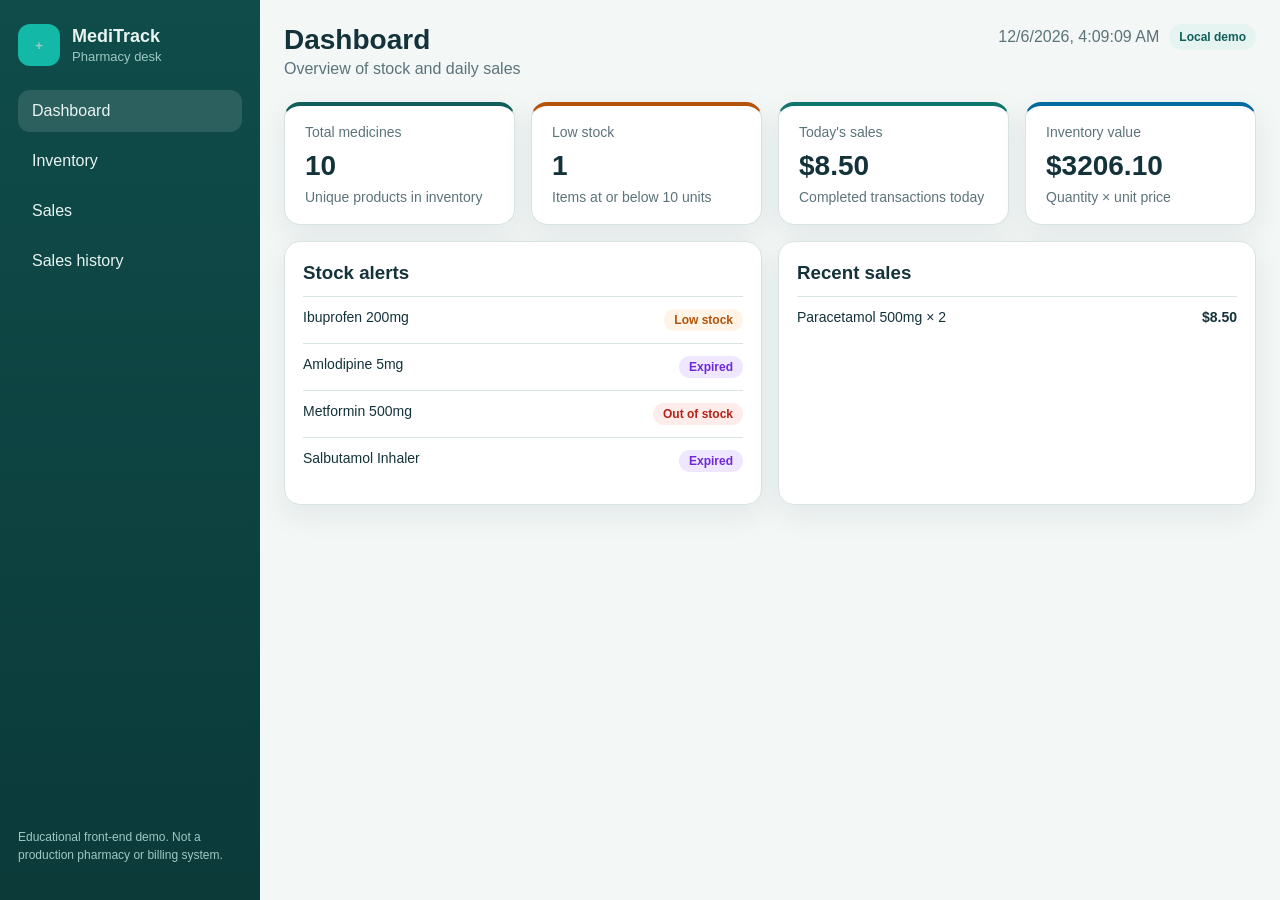
==== index.html @ a7913712 "Add files via upload" ====
<!DOCTYPE html>
<html lang="en">
<head>
  <meta charset="UTF-8">
  <meta name="viewport" content="width=device-width, initial-scale=1.0">
  <title>MediTrack — Pharmacy Inventory &amp; Sales</title>
  <link rel="stylesheet" href="style.css">
</head>
<body>
  <div class="app">
    <aside class="sidebar" id="sidebar">
      <div class="brand">
        <span class="brand-mark" aria-hidden="true">+</span>
        <div>
          <strong>MediTrack</strong>
          <span>Pharmacy desk</span>
        </div>
      </div>
      <nav class="side-nav" aria-label="Main">
        <button class="nav-btn active" data-view="dashboard" type="button">Dashboard</button>
        <button class="nav-btn" data-view="inventory" type="button">Inventory</button>
        <button class="nav-btn" data-view="sales" type="button">Sales</button>
        <button class="nav-btn" data-view="history" type="button">Sales history</button>
      </nav>
      <p class="sidebar-note">Educational front-end demo. Not a production pharmacy or billing system.</p>
    </aside>

    <div class="overlay" id="overlay" hidden></div>

    <div class="main">
      <header class="topbar">
        <button class="menu-btn" id="menuBtn" type="button" aria-label="Open menu">☰</button>
        <div>
          <h1 id="pageTitle">Dashboard</h1>
          <p class="subtitle" id="pageSubtitle">Overview of stock and daily sales</p>
        </div>
        <div class="topbar-meta">
          <span id="clock"></span>
          <span class="badge">Local demo</span>
        </div>
      </header>

      <div class="toast" id="toast" role="status" aria-live="polite" hidden></div>

      <section class="view active" id="view-dashboard">
        <div class="cards">
          <article class="card">
            <p>Total medicines</p>
            <h2 id="statTotalMedicines">0</h2>
            <span>Unique products in inventory</span>
          </article>
          <article class="card warning">
            <p>Low stock</p>
            <h2 id="statLowStock">0</h2>
            <span>Items at or below 10 units</span>
          </article>
          <article class="card success">
            <p>Today's sales</p>
            <h2 id="statTodaySales">$0.00</h2>
            <span>Completed transactions today</span>
          </article>
          <article class="card info">
            <p>Inventory value</p>
            <h2 id="statInventoryValue">$0.00</h2>
            <span>Quantity × unit price</span>
          </article>
        </div>

        <div class="panel-grid">
          <article class="panel">
            <div class="panel-head">
              <h3>Stock alerts</h3>
            </div>
            <ul class="alert-list" id="alertList"></ul>
          </article>
          <article class="panel">
            <div class="panel-head">
              <h3>Recent sales</h3>
            </div>
            <ul class="recent-list" id="recentSales"></ul>
          </article>
        </div>
      </section>

      <section class="view" id="view-inventory">
        <div class="toolbar">
          <label class="search-wrap">
            <span class="sr-only">Search medicines</span>
            <input type="search" id="searchInput" placeholder="Search by name or category…">
          </label>
          <button class="btn primary" id="addMedicineBtn" type="button">Add medicine</button>
        </div>
        <div class="table-wrap">
          <table>
            <thead>
              <tr>
                <th>Medicine</th>
                <th>Category</th>
                <th>Quantity</th>
                <th>Price</th>
                <th>Expiry</th>
                <th>Status</th>
                <th>Actions</th>
              </tr>
            </thead>
            <tbody id="inventoryBody"></tbody>
          </table>
        </div>
      </section>

      <section class="view" id="view-sales">
        <div class="panel-grid sales-layout">
          <article class="panel">
            <div class="panel-head">
              <h3>New sale</h3>
            </div>
            <form id="saleForm" class="form">
              <label>
                Medicine
                <select id="saleMedicine" required>
                  <option value="">Select a medicine</option>
                </select>
              </label>
              <p class="hint" id="saleStockHint">Choose a medicine to see available stock.</p>
              <label>
                Quantity
                <input type="number" id="saleQty" min="1" step="1" required placeholder="1">
              </label>
              <div class="totals">
                <div><span>Unit price</span><strong id="saleUnit">$0.00</strong></div>
                <div><span>Line total</span><strong id="saleTotal">$0.00</strong></div>
              </div>
              <button class="btn primary" type="submit">Complete sale</button>
            </form>
          </article>
          <article class="panel">
            <div class="panel-head">
              <h3>Today at a glance</h3>
            </div>
            <ul class="stat-mini" id="todayBreakdown"></ul>
          </article>
        </div>
      </section>

      <section class="view" id="view-history">
        <div class="table-wrap">
          <table>
            <thead>
              <tr>
                <th>Time</th>
                <th>Medicine</th>
                <th>Qty</th>
                <th>Unit price</th>
                <th>Total</th>
              </tr>
            </thead>
            <tbody id="historyBody"></tbody>
          </table>
        </div>
      </section>
    </div>
  </div>

  <div class="modal" id="medicineModal" hidden>
    <div class="modal-card" role="dialog" aria-modal="true" aria-labelledby="modalTitle">
      <div class="panel-head">
        <h3 id="modalTitle">Add medicine</h3>
        <button class="icon-btn" id="closeModal" type="button" aria-label="Close">×</button>
      </div>
      <form id="medicineForm" class="form">
        <input type="hidden" id="medicineId">
        <label>
          Medicine name
          <input type="text" id="medName" required maxlength="80" placeholder="e.g. Amoxicillin 500mg">
        </label>
        <label>
          Category
          <select id="medCategory" required>
            <option value="">Select category</option>
            <option>Antibiotics</option>
            <option>Analgesics</option>
            <option>Antihistamines</option>
            <option>Cardiovascular</option>
            <option>Diabetes</option>
            <option>Gastrointestinal</option>
            <option>Vitamins</option>
            <option>Respiratory</option>
            <option>Dermatology</option>
          </select>
        </label>
        <div class="form-row">
          <label>
            Quantity
            <input type="number" id="medQty" min="0" step="1" required>
          </label>
          <label>
            Unit price (USD)
            <input type="number" id="medPrice" min="0.01" step="0.01" required>
          </label>
        </div>
        <label>
          Expiry date
          <input type="date" id="medExpiry" required>
        </label>
        <div class="form-actions">
          <button class="btn ghost" type="button" id="cancelModal">Cancel</button>
          <button class="btn primary" type="submit">Save medicine</button>
        </div>
      </form>
    </div>
  </div>

  <script src="script.js"></script>
</body>
</html>
---- style.css ----
:root {
  --bg: #f3f7f6;
  --surface: #ffffff;
  --ink: #14323a;
  --muted: #5c737a;
  --line: #d7e4e2;
  --teal: #0f766e;
  --teal-dark: #115e59;
  --teal-soft: #e6f4f1;
  --amber: #b45309;
  --amber-soft: #fff4e5;
  --rose: #b42318;
  --rose-soft: #fdecea;
  --sky: #0369a1;
  --sky-soft: #e8f4fb;
  --shadow: 0 10px 30px rgba(20, 50, 58, 0.08);
  --radius: 16px;
  --sidebar: 260px;
}

* {
  box-sizing: border-box;
}

html, body {
  margin: 0;
  min-height: 100%;
  font-family: "Segoe UI", Tahoma, Geneva, Verdana, sans-serif;
  color: var(--ink);
  background: var(--bg);
}

button, input, select {
  font: inherit;
}

.app {
  display: flex;
  min-height: 100vh;
}

.sidebar {
  width: var(--sidebar);
  background: linear-gradient(180deg, #0f4c4a 0%, #0b3a39 100%);
  color: #e8f4f1;
  padding: 24px 18px;
  display: flex;
  flex-direction: column;
  gap: 24px;
  position: sticky;
  top: 0;
  height: 100vh;
}

.brand {
  display: flex;
  gap: 12px;
  align-items: center;
}

.brand-mark {
  width: 42px;
  height: 42px;
  border-radius: 12px;
  background: #14b8a6;
  color: #042f2e;
  display: grid;
  place-items: center;
  font-size: 28px;
  font-weight: 700;
}

.brand strong {
  display: block;
  font-size: 18px;
}

.brand span {
  color: #9ec8c3;
  font-size: 13px;
}

.side-nav {
  display: flex;
  flex-direction: column;
  gap: 8px;
}

.nav-btn {
  text-align: left;
  border: 0;
  background: transparent;
  color: inherit;
  padding: 12px 14px;
  border-radius: 12px;
  cursor: pointer;
}

.nav-btn:hover,
.nav-btn.active {
  background: rgba(255, 255, 255, 0.12);
}

.sidebar-note {
  margin-top: auto;
  font-size: 12px;
  line-height: 1.5;
  color: #9ec8c3;
}

.main {
  flex: 1;
  padding: 24px;
  min-width: 0;
}

.topbar {
  display: flex;
  align-items: flex-start;
  gap: 16px;
  margin-bottom: 24px;
}

.topbar h1 {
  margin: 0;
  font-size: 28px;
}

.subtitle {
  margin: 4px 0 0;
  color: var(--muted);
}

.topbar-meta {
  margin-left: auto;
  display: flex;
  align-items: center;
  gap: 10px;
  color: var(--muted);
}

.badge {
  background: var(--teal-soft);
  color: var(--teal-dark);
  padding: 6px 10px;
  border-radius: 999px;
  font-size: 12px;
  font-weight: 600;
}

.menu-btn {
  display: none;
  border: 1px solid var(--line);
  background: var(--surface);
  border-radius: 10px;
  width: 42px;
  height: 42px;
  cursor: pointer;
}

.cards {
  display: grid;
  grid-template-columns: repeat(4, minmax(0, 1fr));
  gap: 16px;
}

.card, .panel {
  background: var(--surface);
  border: 1px solid var(--line);
  border-radius: var(--radius);
  box-shadow: var(--shadow);
}

.card {
  padding: 18px 20px;
}

.card p, .card span {
  margin: 0;
  color: var(--muted);
  font-size: 14px;
}

.card h2 {
  margin: 10px 0 6px;
  font-size: 28px;
}

.card.warning { border-top: 4px solid var(--amber); }
.card.success { border-top: 4px solid var(--teal); }
.card.info { border-top: 4px solid var(--sky); }
.card:first-child { border-top: 4px solid var(--teal-dark); }

.panel-grid {
  display: grid;
  grid-template-columns: 1fr 1fr;
  gap: 16px;
  margin-top: 16px;
}

.panel {
  padding: 8px 0 12px;
}

.panel-head {
  display: flex;
  justify-content: space-between;
  align-items: center;
  padding: 12px 18px;
}

.panel-head h3 {
  margin: 0;
}

.alert-list, .recent-list, .stat-mini {
  list-style: none;
  margin: 0;
  padding: 0 18px 8px;
}

.alert-list li, .recent-list li, .stat-mini li {
  display: flex;
  justify-content: space-between;
  gap: 12px;
  padding: 12px 0;
  border-top: 1px solid var(--line);
  font-size: 14px;
}

.empty {
  color: var(--muted);
  padding: 8px 0 16px;
}

.toolbar {
  display: flex;
  gap: 12px;
  margin-bottom: 16px;
  flex-wrap: wrap;
}

.search-wrap {
  flex: 1;
}

.search-wrap input,
.form input,
.form select {
  width: 100%;
  border: 1px solid var(--line);
  border-radius: 12px;
  padding: 12px 14px;
  background: #fff;
}

.table-wrap {
  overflow: auto;
  background: var(--surface);
  border: 1px solid var(--line);
  border-radius: var(--radius);
  box-shadow: var(--shadow);
}

table {
  width: 100%;
  border-collapse: collapse;
  min-width: 760px;
}

th, td {
  text-align: left;
  padding: 14px 16px;
  border-bottom: 1px solid var(--line);
  font-size: 14px;
}

th {
  background: #eef6f4;
  color: var(--muted);
  font-weight: 600;
}

.status {
  display: inline-block;
  padding: 4px 10px;
  border-radius: 999px;
  font-size: 12px;
  font-weight: 700;
}

.status.in-stock { background: var(--teal-soft); color: var(--teal-dark); }
.status.low { background: var(--amber-soft); color: var(--amber); }
.status.out { background: var(--rose-soft); color: var(--rose); }
.status.expired { background: #efe7ff; color: #6d28d9; }

.row-actions {
  display: flex;
  gap: 8px;
}

.btn, .icon-btn {
  border: 0;
  cursor: pointer;
}

.btn {
  border-radius: 12px;
  padding: 11px 16px;
  font-weight: 650;
}

.btn.primary {
  background: var(--teal);
  color: #fff;
}

.btn.primary:hover {
  background: var(--teal-dark);
}

.btn.ghost {
  background: #edf3f2;
  color: var(--ink);
}

.btn.small {
  padding: 7px 10px;
  font-size: 13px;
}

.btn.danger {
  background: var(--rose-soft);
  color: var(--rose);
}

.form {
  display: grid;
  gap: 14px;
  padding: 0 18px 18px;
}

.form label {
  display: grid;
  gap: 6px;
  font-size: 14px;
  font-weight: 600;
}

.form-row {
  display: grid;
  grid-template-columns: 1fr 1fr;
  gap: 12px;
}

.form-actions {
  display: flex;
  justify-content: flex-end;
  gap: 8px;
}

.hint {
  margin: -6px 0 0;
  color: var(--muted);
  font-size: 13px;
}

.totals {
  display: grid;
  grid-template-columns: 1fr 1fr;
  gap: 12px;
}

.totals div {
  background: var(--teal-soft);
  border-radius: 12px;
  padding: 12px;
}

.totals span {
  display: block;
  color: var(--muted);
  font-size: 13px;
}

.view {
  display: none;
}

.view.active {
  display: block;
}

.modal {
  position: fixed;
  inset: 0;
  background: rgba(15, 50, 48, 0.45);
  display: grid;
  place-items: center;
  padding: 16px;
  z-index: 20;
}

.modal[hidden], .overlay[hidden], .toast[hidden] {
  display: none;
}

.modal-card {
  width: min(520px, 100%);
  background: var(--surface);
  border-radius: 18px;
  box-shadow: var(--shadow);
}

.icon-btn {
  background: transparent;
  font-size: 24px;
  color: var(--muted);
}

.toast {
  position: sticky;
  top: 8px;
  z-index: 10;
  margin-bottom: 16px;
  padding: 12px 16px;
  border-radius: 12px;
  font-weight: 600;
}

.toast.success {
  background: var(--teal-soft);
  color: var(--teal-dark);
}

.toast.error {
  background: var(--rose-soft);
  color: var(--rose);
}

.overlay {
  display: none;
}

.sr-only {
  position: absolute;
  width: 1px;
  height: 1px;
  overflow: hidden;
  clip: rect(0, 0, 0, 0);
}

@media (max-width: 1100px) {
  .cards {
    grid-template-columns: 1fr 1fr;
  }
}

@media (max-width: 860px) {
  .sidebar {
    position: fixed;
    left: 0;
    transform: translateX(-100%);
    z-index: 30;
    transition: transform 0.2s ease;
  }

  .sidebar.open {
    transform: none;
  }

  .menu-btn, .overlay {
    display: inline-flex;
    align-items: center;
    justify-content: center;
  }

  .overlay:not([hidden]) {
    display: block;
    position: fixed;
    inset: 0;
    background: rgba(10, 30, 30, 0.4);
    z-index: 25;
  }

  .panel-grid, .form-row, .cards {
    grid-template-columns: 1fr;
  }

  .main {
    padding: 16px;
  }

  .topbar-meta #clock {
    display: none;
  }
}
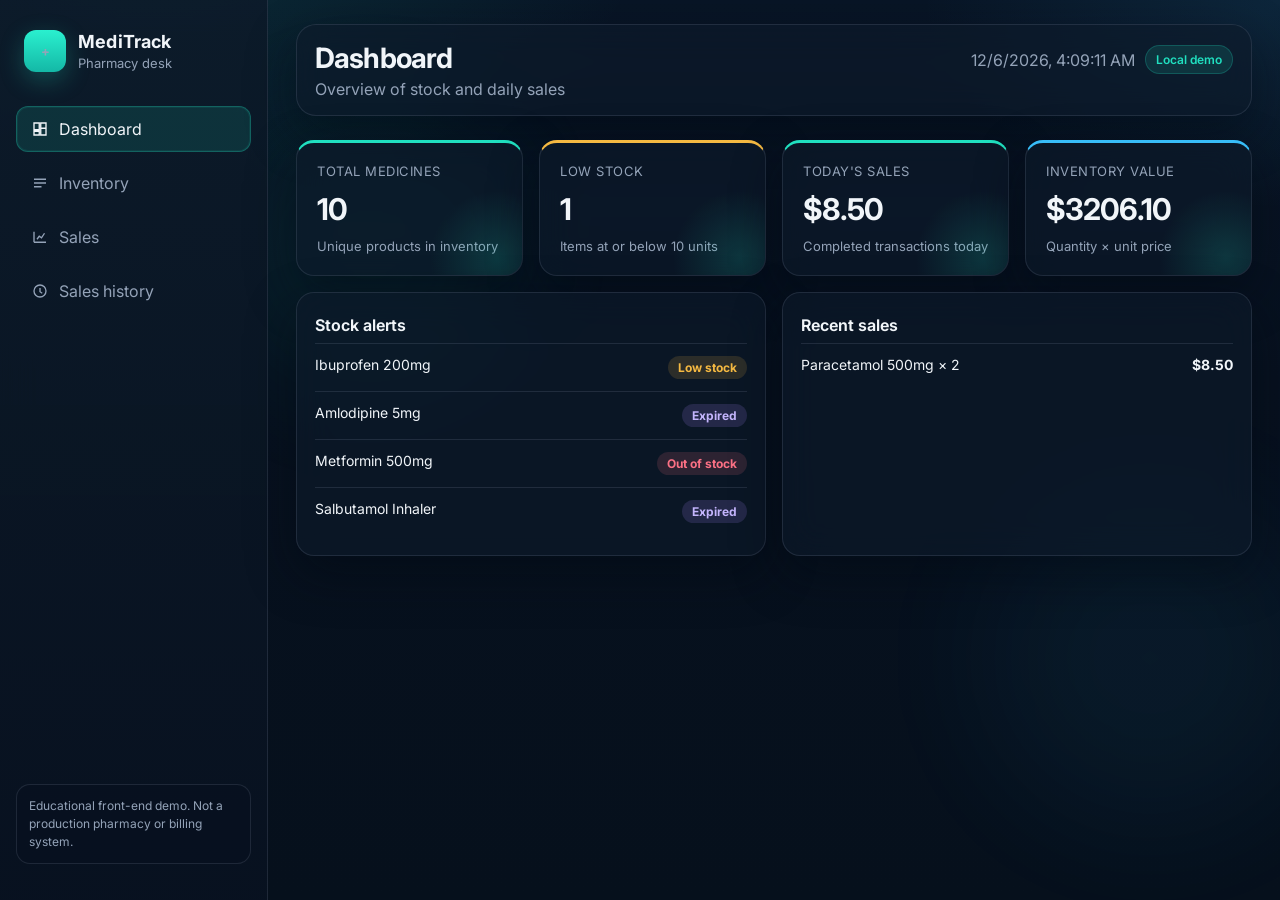
==== commit 3f9eee34: "Add files via upload" ====
--- a/index.html
+++ b/index.html
@@ -4,9 +4,16 @@
   <meta charset="UTF-8">
   <meta name="viewport" content="width=device-width, initial-scale=1.0">
   <title>MediTrack — Pharmacy Inventory &amp; Sales</title>
+  <link rel="preconnect" href="https://fonts.googleapis.com">
+  <link rel="preconnect" href="https://fonts.gstatic.com" crossorigin>
+  <link href="https://fonts.googleapis.com/css2?family=Inter:wght@400;500;600;700&display=swap" rel="stylesheet">
   <link rel="stylesheet" href="style.css">
 </head>
 <body>
+  <div class="ambient" aria-hidden="true">
+    <span class="orb orb-a"></span>
+    <span class="orb orb-b"></span>
+  </div>
   <div class="app">
     <aside class="sidebar" id="sidebar">
       <div class="brand">
@@ -17,10 +24,22 @@
         </div>
       </div>
       <nav class="side-nav" aria-label="Main">
-        <button class="nav-btn active" data-view="dashboard" type="button">Dashboard</button>
-        <button class="nav-btn" data-view="inventory" type="button">Inventory</button>
-        <button class="nav-btn" data-view="sales" type="button">Sales</button>
-        <button class="nav-btn" data-view="history" type="button">Sales history</button>
+        <button class="nav-btn active" data-view="dashboard" type="button">
+          <svg viewBox="0 0 24 24" fill="none" stroke="currentColor" stroke-width="1.8" aria-hidden="true"><path d="M4 13h7V4H4v9zm9 7h7v-9h-7v9zM4 20h7v-5H4v5zm9-9h7V4h-7v7z"/></svg>
+          Dashboard
+        </button>
+        <button class="nav-btn" data-view="inventory" type="button">
+          <svg viewBox="0 0 24 24" fill="none" stroke="currentColor" stroke-width="1.8" aria-hidden="true"><path d="M4 7h16M4 12h16M4 17h10"/></svg>
+          Inventory
+        </button>
+        <button class="nav-btn" data-view="sales" type="button">
+          <svg viewBox="0 0 24 24" fill="none" stroke="currentColor" stroke-width="1.8" aria-hidden="true"><path d="M4 19V5m0 14h16M8 15l3-4 3 2 4-6"/></svg>
+          Sales
+        </button>
+        <button class="nav-btn" data-view="history" type="button">
+          <svg viewBox="0 0 24 24" fill="none" stroke="currentColor" stroke-width="1.8" aria-hidden="true"><circle cx="12" cy="12" r="8"/><path d="M12 8v5l3 2"/></svg>
+          Sales history
+        </button>
       </nav>
       <p class="sidebar-note">Educational front-end demo. Not a production pharmacy or billing system.</p>
     </aside>
--- a/style.css
+++ b/style.css
@@ -1,21 +1,25 @@
 :root {
-  --bg: #f3f7f6;
-  --surface: #ffffff;
-  --ink: #14323a;
-  --muted: #5c737a;
-  --line: #d7e4e2;
-  --teal: #0f766e;
-  --teal-dark: #115e59;
-  --teal-soft: #e6f4f1;
-  --amber: #b45309;
-  --amber-soft: #fff4e5;
-  --rose: #b42318;
-  --rose-soft: #fdecea;
-  --sky: #0369a1;
-  --sky-soft: #e8f4fb;
-  --shadow: 0 10px 30px rgba(20, 50, 58, 0.08);
-  --radius: 16px;
-  --sidebar: 260px;
+  --bg: #07111f;
+  --bg-elevated: #0d1b2a;
+  --glass: rgba(13, 27, 42, 0.62);
+  --glass-strong: rgba(15, 32, 52, 0.82);
+  --ink: #f1f5f9;
+  --muted: #94a3b8;
+  --line: rgba(148, 163, 184, 0.16);
+  --line-strong: rgba(32, 224, 192, 0.28);
+  --teal: #20e0c0;
+  --teal-dark: #12b89c;
+  --cyan: #38bdf8;
+  --amber: #f5b942;
+  --amber-soft: rgba(245, 185, 66, 0.14);
+  --rose: #fb7185;
+  --rose-soft: rgba(251, 113, 133, 0.14);
+  --sky: #38bdf8;
+  --success: #34d399;
+  --shadow: 0 18px 50px rgba(2, 8, 18, 0.45);
+  --radius: 18px;
+  --sidebar: 268px;
+  --focus: 0 0 0 3px rgba(32, 224, 192, 0.28);
 }
 
 * {
@@ -25,58 +29,113 @@
 html, body {
   margin: 0;
   min-height: 100%;
-  font-family: "Segoe UI", Tahoma, Geneva, Verdana, sans-serif;
+  font-family: Inter, "Segoe UI", system-ui, -apple-system, sans-serif;
   color: var(--ink);
   background: var(--bg);
+  color-scheme: dark;
+}
+
+body {
+  background:
+    radial-gradient(900px 480px at 12% -8%, rgba(32, 224, 192, 0.12), transparent 55%),
+    radial-gradient(720px 420px at 100% 0%, rgba(56, 189, 248, 0.1), transparent 50%),
+    linear-gradient(180deg, #081526 0%, #07111f 42%, #06101c 100%);
 }
 
 button, input, select {
   font: inherit;
+  color: inherit;
+}
+
+button:focus-visible,
+input:focus-visible,
+select:focus-visible {
+  outline: 2px solid var(--teal);
+  outline-offset: 2px;
+  box-shadow: var(--focus);
+}
+
+.ambient {
+  position: fixed;
+  inset: 0;
+  pointer-events: none;
+  overflow: hidden;
+  z-index: 0;
+}
+
+.orb {
+  position: absolute;
+  border-radius: 50%;
+  filter: blur(70px);
+  opacity: 0.45;
+}
+
+.orb-a {
+  width: 280px;
+  height: 280px;
+  left: 18%;
+  top: 12%;
+  background: rgba(32, 224, 192, 0.18);
+}
+
+.orb-b {
+  width: 340px;
+  height: 340px;
+  right: -40px;
+  bottom: 8%;
+  background: rgba(56, 189, 248, 0.12);
 }
 
 .app {
   display: flex;
   min-height: 100vh;
+  position: relative;
+  z-index: 1;
 }
 
 .sidebar {
   width: var(--sidebar);
-  background: linear-gradient(180deg, #0f4c4a 0%, #0b3a39 100%);
-  color: #e8f4f1;
-  padding: 24px 18px;
+  background: linear-gradient(180deg, rgba(13, 27, 42, 0.92) 0%, rgba(8, 18, 32, 0.96) 100%);
+  border-right: 1px solid var(--line);
+  color: var(--ink);
+  padding: 24px 16px;
   display: flex;
   flex-direction: column;
   gap: 24px;
   position: sticky;
   top: 0;
   height: 100vh;
+  backdrop-filter: blur(18px);
 }
 
 .brand {
   display: flex;
   gap: 12px;
   align-items: center;
+  padding: 6px 8px 10px;
 }
 
 .brand-mark {
   width: 42px;
   height: 42px;
   border-radius: 12px;
-  background: #14b8a6;
+  background: linear-gradient(180deg, #2af0cf 0%, #14b8a6 100%);
   color: #042f2e;
   display: grid;
   place-items: center;
   font-size: 28px;
   font-weight: 700;
+  box-shadow: 0 8px 24px rgba(32, 224, 192, 0.25);
 }
 
 .brand strong {
   display: block;
   font-size: 18px;
+  letter-spacing: 0.01em;
 }
 
 .brand span {
-  color: #9ec8c3;
+  color: var(--muted);
   font-size: 13px;
 }
 
@@ -87,30 +146,52 @@
 }
 
 .nav-btn {
+  display: flex;
+  align-items: center;
+  gap: 10px;
   text-align: left;
-  border: 0;
+  border: 1px solid transparent;
   background: transparent;
-  color: inherit;
+  color: var(--muted);
   padding: 12px 14px;
   border-radius: 12px;
   cursor: pointer;
-}
-
-.nav-btn:hover,
+  transition: background 0.2s ease, color 0.2s ease, border-color 0.2s ease, transform 0.2s ease;
+}
+
+.nav-btn svg {
+  width: 18px;
+  height: 18px;
+  flex: 0 0 auto;
+}
+
+.nav-btn:hover {
+  background: rgba(32, 224, 192, 0.08);
+  color: var(--ink);
+  transform: translateX(2px);
+}
+
 .nav-btn.active {
-  background: rgba(255, 255, 255, 0.12);
+  background: rgba(32, 224, 192, 0.12);
+  color: var(--ink);
+  border-color: var(--line-strong);
+  box-shadow: inset 0 0 0 1px rgba(32, 224, 192, 0.08);
 }
 
 .sidebar-note {
   margin-top: auto;
   font-size: 12px;
   line-height: 1.5;
-  color: #9ec8c3;
+  color: var(--muted);
+  padding: 12px;
+  border: 1px solid var(--line);
+  border-radius: 14px;
+  background: rgba(7, 17, 31, 0.45);
 }
 
 .main {
   flex: 1;
-  padding: 24px;
+  padding: 24px 28px 36px;
   min-width: 0;
 }
 
@@ -119,11 +200,18 @@
   align-items: flex-start;
   gap: 16px;
   margin-bottom: 24px;
+  padding: 16px 18px;
+  border: 1px solid var(--line);
+  border-radius: 20px;
+  background: var(--glass);
+  backdrop-filter: blur(16px);
+  box-shadow: var(--shadow);
 }
 
 .topbar h1 {
   margin: 0;
   font-size: 28px;
+  letter-spacing: -0.03em;
 }
 
 .subtitle {
@@ -137,11 +225,13 @@
   align-items: center;
   gap: 10px;
   color: var(--muted);
+  padding-top: 4px;
 }
 
 .badge {
-  background: var(--teal-soft);
-  color: var(--teal-dark);
+  background: rgba(32, 224, 192, 0.12);
+  color: var(--teal);
+  border: 1px solid rgba(32, 224, 192, 0.22);
   padding: 6px 10px;
   border-radius: 999px;
   font-size: 12px;
@@ -151,11 +241,17 @@
 .menu-btn {
   display: none;
   border: 1px solid var(--line);
-  background: var(--surface);
+  background: rgba(13, 27, 42, 0.8);
+  color: var(--ink);
   border-radius: 10px;
   width: 42px;
   height: 42px;
   cursor: pointer;
+  transition: background 0.2s ease, border-color 0.2s ease;
+}
+
+.menu-btn:hover {
+  border-color: var(--line-strong);
 }
 
 .cards {
@@ -164,32 +260,67 @@
   gap: 16px;
 }
 
-.card, .panel {
-  background: var(--surface);
+.card, .panel, .table-wrap, .modal-card {
+  background: var(--glass);
   border: 1px solid var(--line);
   border-radius: var(--radius);
   box-shadow: var(--shadow);
+  backdrop-filter: blur(18px);
 }
 
 .card {
-  padding: 18px 20px;
+  padding: 20px;
+  position: relative;
+  overflow: hidden;
+  transition: transform 0.22s ease, border-color 0.22s ease, box-shadow 0.22s ease;
+  animation: rise 0.5s ease both;
+}
+
+.card::after {
+  content: "";
+  position: absolute;
+  inset: auto -20% -40% auto;
+  width: 140px;
+  height: 140px;
+  background: radial-gradient(circle, rgba(32, 224, 192, 0.16), transparent 68%);
+  pointer-events: none;
+}
+
+.card:nth-child(1) { animation-delay: 0.02s; }
+.card:nth-child(2) { animation-delay: 0.08s; }
+.card:nth-child(3) { animation-delay: 0.14s; }
+.card:nth-child(4) { animation-delay: 0.2s; }
+
+.card:hover {
+  transform: translateY(-4px);
+  border-color: rgba(32, 224, 192, 0.28);
+  box-shadow: 0 22px 40px rgba(2, 8, 18, 0.5);
 }
 
 .card p, .card span {
   margin: 0;
   color: var(--muted);
-  font-size: 14px;
+  font-size: 13px;
+  letter-spacing: 0.04em;
+  text-transform: uppercase;
+}
+
+.card span {
+  text-transform: none;
+  letter-spacing: 0;
+  font-size: 13px;
 }
 
 .card h2 {
-  margin: 10px 0 6px;
-  font-size: 28px;
-}
-
-.card.warning { border-top: 4px solid var(--amber); }
-.card.success { border-top: 4px solid var(--teal); }
-.card.info { border-top: 4px solid var(--sky); }
-.card:first-child { border-top: 4px solid var(--teal-dark); }
+  margin: 12px 0 8px;
+  font-size: 30px;
+  letter-spacing: -0.03em;
+}
+
+.card.warning { border-top: 3px solid var(--amber); }
+.card.success { border-top: 3px solid var(--teal); }
+.card.info { border-top: 3px solid var(--cyan); }
+.card:first-child { border-top: 3px solid var(--teal); }
 
 .panel-grid {
   display: grid;
@@ -200,17 +331,20 @@
 
 .panel {
   padding: 8px 0 12px;
+  animation: rise 0.55s ease both;
 }
 
 .panel-head {
   display: flex;
   justify-content: space-between;
   align-items: center;
-  padding: 12px 18px;
+  padding: 14px 18px 8px;
 }
 
 .panel-head h3 {
   margin: 0;
+  font-size: 16px;
+  font-weight: 650;
 }
 
 .alert-list, .recent-list, .stat-mini {
@@ -251,15 +385,24 @@
   border: 1px solid var(--line);
   border-radius: 12px;
   padding: 12px 14px;
-  background: #fff;
+  background: rgba(7, 17, 31, 0.72);
+  color: var(--ink);
+  transition: border-color 0.2s ease, box-shadow 0.2s ease, background 0.2s ease;
+}
+
+.search-wrap input::placeholder,
+.form input::placeholder {
+  color: #64748b;
+}
+
+.search-wrap input:hover,
+.form input:hover,
+.form select:hover {
+  border-color: rgba(56, 189, 248, 0.35);
 }
 
 .table-wrap {
   overflow: auto;
-  background: var(--surface);
-  border: 1px solid var(--line);
-  border-radius: var(--radius);
-  box-shadow: var(--shadow);
 }
 
 table {
@@ -273,11 +416,49 @@
   padding: 14px 16px;
   border-bottom: 1px solid var(--line);
   font-size: 14px;
+  white-space: nowrap;
+}
+
+td:first-child, th:first-child {
+  white-space: normal;
 }
 
 th {
-  background: #eef6f4;
-  color: var(--muted);
+  background: rgba(8, 18, 32, 0.88);
+  color: var(--muted);
+  font-weight: 600;
+  letter-spacing: 0.04em;
+  text-transform: uppercase;
+  font-size: 12px;
+  position: sticky;
+  top: 0;
+}
+
+th:last-child,
+td:last-child {
+  position: sticky;
+  right: 0;
+  background: rgba(10, 22, 36, 0.94);
+  box-shadow: -12px 0 16px rgba(7, 17, 31, 0.25);
+}
+
+tbody tr {
+  transition: background 0.18s ease;
+}
+
+tbody tr:hover {
+  background: rgba(32, 224, 192, 0.06);
+}
+
+.category-pill {
+  display: inline-flex;
+  align-items: center;
+  padding: 4px 10px;
+  border-radius: 999px;
+  background: rgba(56, 189, 248, 0.1);
+  color: #7dd3fc;
+  border: 1px solid rgba(56, 189, 248, 0.18);
+  font-size: 12px;
   font-weight: 600;
 }
 
@@ -289,10 +470,25 @@
   font-weight: 700;
 }
 
-.status.in-stock { background: var(--teal-soft); color: var(--teal-dark); }
-.status.low { background: var(--amber-soft); color: var(--amber); }
-.status.out { background: var(--rose-soft); color: var(--rose); }
-.status.expired { background: #efe7ff; color: #6d28d9; }
+.status.in-stock {
+  background: rgba(32, 224, 192, 0.12);
+  color: var(--teal);
+}
+
+.status.low {
+  background: var(--amber-soft);
+  color: var(--amber);
+}
+
+.status.out {
+  background: var(--rose-soft);
+  color: var(--rose);
+}
+
+.status.expired {
+  background: rgba(167, 139, 250, 0.16);
+  color: #c4b5fd;
+}
 
 .row-actions {
   display: flex;
@@ -308,20 +504,41 @@
   border-radius: 12px;
   padding: 11px 16px;
   font-weight: 650;
+  transition: transform 0.16s ease, background 0.16s ease, box-shadow 0.16s ease, opacity 0.16s ease;
+}
+
+.btn:hover {
+  transform: translateY(-1px);
+}
+
+.btn:active {
+  transform: translateY(0);
+}
+
+.btn:disabled {
+  opacity: 0.45;
+  cursor: not-allowed;
+  transform: none;
 }
 
 .btn.primary {
-  background: var(--teal);
-  color: #fff;
+  background: linear-gradient(180deg, #34f0d0 0%, #12c7ac 100%);
+  color: #042f2e;
+  box-shadow: 0 8px 20px rgba(32, 224, 192, 0.22);
 }
 
 .btn.primary:hover {
-  background: var(--teal-dark);
+  background: linear-gradient(180deg, #4ff5d8 0%, #14d4b6 100%);
 }
 
 .btn.ghost {
-  background: #edf3f2;
+  background: rgba(148, 163, 184, 0.1);
   color: var(--ink);
+  border: 1px solid var(--line);
+}
+
+.btn.ghost:hover {
+  border-color: rgba(56, 189, 248, 0.35);
 }
 
 .btn.small {
@@ -332,6 +549,11 @@
 .btn.danger {
   background: var(--rose-soft);
   color: var(--rose);
+  border: 1px solid rgba(251, 113, 133, 0.22);
+}
+
+.btn.danger:hover {
+  background: rgba(251, 113, 133, 0.22);
 }
 
 .form {
@@ -345,6 +567,7 @@
   gap: 6px;
   font-size: 14px;
   font-weight: 600;
+  color: #e2e8f0;
 }
 
 .form-row {
@@ -372,7 +595,8 @@
 }
 
 .totals div {
-  background: var(--teal-soft);
+  background: rgba(32, 224, 192, 0.08);
+  border: 1px solid rgba(32, 224, 192, 0.16);
   border-radius: 12px;
   padding: 12px;
 }
@@ -383,39 +607,71 @@
   font-size: 13px;
 }
 
+.totals strong {
+  color: var(--teal);
+  font-size: 18px;
+}
+
 .view {
   display: none;
 }
 
 .view.active {
   display: block;
+  animation: pageIn 0.35s ease;
 }
 
 .modal {
   position: fixed;
   inset: 0;
-  background: rgba(15, 50, 48, 0.45);
+  background: rgba(4, 10, 20, 0.62);
   display: grid;
   place-items: center;
   padding: 16px;
   z-index: 20;
+  backdrop-filter: blur(10px);
+}
+
+.modal:not([hidden]) {
+  animation: fadeIn 0.2s ease;
+}
+
+.modal:not([hidden]) .modal-card {
+  animation: modalIn 0.22s ease;
+}
+
+.modal.is-closing {
+  animation: fadeOut 0.18s ease forwards;
+}
+
+.modal.is-closing .modal-card {
+  animation: modalOut 0.18s ease forwards;
 }
 
 .modal[hidden], .overlay[hidden], .toast[hidden] {
-  display: none;
+  display: none !important;
 }
 
 .modal-card {
   width: min(520px, 100%);
-  background: var(--surface);
-  border-radius: 18px;
-  box-shadow: var(--shadow);
+  max-height: min(88vh, 760px);
+  overflow: auto;
+  background: var(--glass-strong);
 }
 
 .icon-btn {
   background: transparent;
   font-size: 24px;
   color: var(--muted);
+  width: 36px;
+  height: 36px;
+  border-radius: 10px;
+  transition: background 0.16s ease, color 0.16s ease;
+}
+
+.icon-btn:hover {
+  background: rgba(148, 163, 184, 0.1);
+  color: var(--ink);
 }
 
 .toast {
@@ -426,16 +682,20 @@
   padding: 12px 16px;
   border-radius: 12px;
   font-weight: 600;
+  border: 1px solid transparent;
+  animation: rise 0.25s ease;
 }
 
 .toast.success {
-  background: var(--teal-soft);
-  color: var(--teal-dark);
+  background: rgba(32, 224, 192, 0.12);
+  color: var(--teal);
+  border-color: rgba(32, 224, 192, 0.22);
 }
 
 .toast.error {
   background: var(--rose-soft);
   color: var(--rose);
+  border-color: rgba(251, 113, 133, 0.22);
 }
 
 .overlay {
@@ -448,6 +708,60 @@
   height: 1px;
   overflow: hidden;
   clip: rect(0, 0, 0, 0);
+}
+
+@keyframes rise {
+  from {
+    opacity: 0;
+    transform: translateY(10px);
+  }
+  to {
+    opacity: 1;
+    transform: translateY(0);
+  }
+}
+
+@keyframes pageIn {
+  from {
+    opacity: 0.6;
+    transform: translateY(6px);
+  }
+  to {
+    opacity: 1;
+    transform: none;
+  }
+}
+
+@keyframes fadeIn {
+  from { opacity: 0; }
+  to { opacity: 1; }
+}
+
+@keyframes fadeOut {
+  from { opacity: 1; }
+  to { opacity: 0; }
+}
+
+@keyframes modalIn {
+  from {
+    opacity: 0;
+    transform: scale(0.97) translateY(8px);
+  }
+  to {
+    opacity: 1;
+    transform: none;
+  }
+}
+
+@keyframes modalOut {
+  from {
+    opacity: 1;
+    transform: none;
+  }
+  to {
+    opacity: 0;
+    transform: scale(0.97) translateY(6px);
+  }
 }
 
 @media (max-width: 1100px) {
@@ -479,8 +793,9 @@
     display: block;
     position: fixed;
     inset: 0;
-    background: rgba(10, 30, 30, 0.4);
+    background: rgba(4, 10, 20, 0.55);
     z-index: 25;
+    backdrop-filter: blur(6px);
   }
 
   .panel-grid, .form-row, .cards {
@@ -491,7 +806,25 @@
     padding: 16px;
   }
 
+  .topbar {
+    padding: 12px;
+  }
+
   .topbar-meta #clock {
     display: none;
   }
 }
+
+@media (prefers-reduced-motion: reduce) {
+  *, *::before, *::after {
+    animation: none !important;
+    transition: none !important;
+    scroll-behavior: auto !important;
+  }
+
+  .card:hover,
+  .btn:hover,
+  .nav-btn:hover {
+    transform: none;
+  }
+}
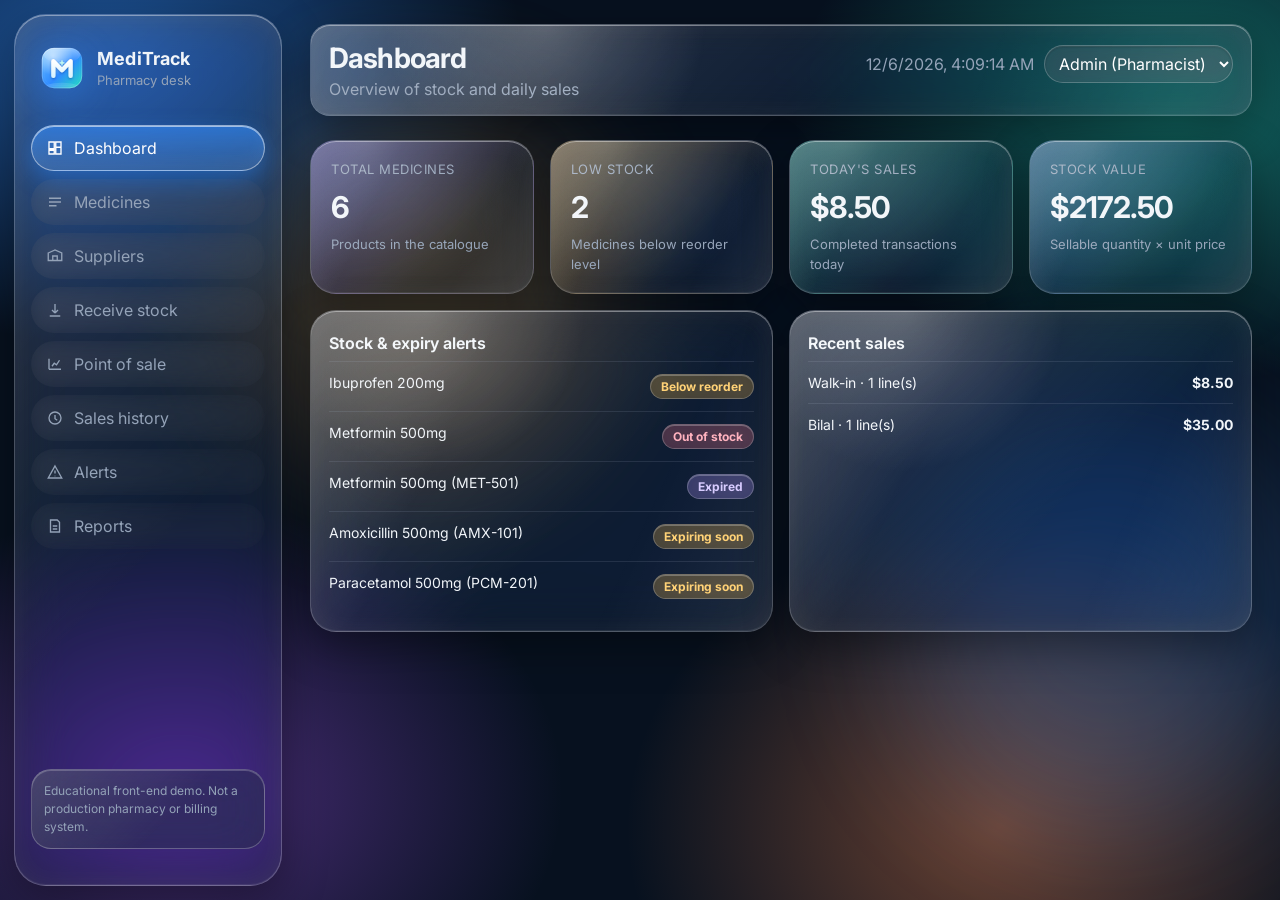
==== commit bafd80e1: "Rename MediTrack_merged.html to index.html" ====
--- a/index.html
+++ b/index.html
@@ -7,9 +7,1111 @@
   <link rel="preconnect" href="https://fonts.googleapis.com">
   <link rel="preconnect" href="https://fonts.gstatic.com" crossorigin>
   <link href="https://fonts.googleapis.com/css2?family=Inter:wght@400;500;600;700&display=swap" rel="stylesheet">
-  <link rel="stylesheet" href="style.css">
+  <link rel="icon" type="image/svg+xml" href="[data-uri]">
+  <style>
+:root {
+  --bg: #07111f;
+  --bg-elevated: #0d1b2a;
+  --glass: rgba(13, 27, 42, 0.62);
+  --glass-strong: rgba(15, 32, 52, 0.82);
+  --ink: #f1f5f9;
+  --muted: #94a3b8;
+  --line: rgba(148, 163, 184, 0.16);
+  --line-strong: rgba(32, 224, 192, 0.28);
+  --teal: #20e0c0;
+  --teal-dark: #12b89c;
+  --cyan: #38bdf8;
+  --amber: #f5b942;
+  --amber-soft: rgba(245, 185, 66, 0.14);
+  --rose: #fb7185;
+  --rose-soft: rgba(251, 113, 133, 0.14);
+  --sky: #38bdf8;
+  --success: #34d399;
+  --shadow: 0 18px 50px rgba(2, 8, 18, 0.45);
+  --radius: 18px;
+  --sidebar: 268px;
+  --focus: 0 0 0 3px rgba(32, 224, 192, 0.28);
+}
+
+* {
+  box-sizing: border-box;
+}
+
+html, body {
+  margin: 0;
+  min-height: 100%;
+  font-family: Inter, "Segoe UI", system-ui, -apple-system, sans-serif;
+  color: var(--ink);
+  background: var(--bg);
+  color-scheme: dark;
+}
+
+body {
+  background:
+    radial-gradient(900px 480px at 12% -8%, rgba(32, 224, 192, 0.12), transparent 55%),
+    radial-gradient(720px 420px at 100% 0%, rgba(56, 189, 248, 0.1), transparent 50%),
+    linear-gradient(180deg, #081526 0%, #07111f 42%, #06101c 100%);
+}
+
+button, input, select {
+  font: inherit;
+  color: inherit;
+}
+
+button:focus-visible,
+input:focus-visible,
+select:focus-visible {
+  outline: 2px solid var(--teal);
+  outline-offset: 2px;
+  box-shadow: var(--focus);
+}
+
+.ambient {
+  position: fixed;
+  inset: 0;
+  pointer-events: none;
+  overflow: hidden;
+  z-index: 0;
+}
+
+.orb {
+  position: absolute;
+  border-radius: 50%;
+  filter: blur(70px);
+  opacity: 0.45;
+}
+
+.orb-a {
+  width: 280px;
+  height: 280px;
+  left: 18%;
+  top: 12%;
+  background: rgba(32, 224, 192, 0.18);
+}
+
+.orb-b {
+  width: 340px;
+  height: 340px;
+  right: -40px;
+  bottom: 8%;
+  background: rgba(56, 189, 248, 0.12);
+}
+
+.app {
+  display: flex;
+  min-height: 100vh;
+  position: relative;
+  z-index: 1;
+}
+
+.sidebar {
+  width: var(--sidebar);
+  background: linear-gradient(180deg, rgba(13, 27, 42, 0.92) 0%, rgba(8, 18, 32, 0.96) 100%);
+  border-right: 1px solid var(--line);
+  color: var(--ink);
+  padding: 24px 16px;
+  display: flex;
+  flex-direction: column;
+  gap: 24px;
+  position: sticky;
+  top: 0;
+  height: 100vh;
+  backdrop-filter: blur(18px);
+}
+
+.brand {
+  display: flex;
+  gap: 12px;
+  align-items: center;
+  padding: 6px 8px 10px;
+}
+
+.brand-mark {
+  width: 42px;
+  height: 42px;
+  border-radius: 12px;
+  background: linear-gradient(180deg, #2af0cf 0%, #14b8a6 100%);
+  color: #042f2e;
+  display: grid;
+  place-items: center;
+  font-size: 28px;
+  font-weight: 700;
+  box-shadow: 0 8px 24px rgba(32, 224, 192, 0.25);
+}
+
+.brand strong {
+  display: block;
+  font-size: 18px;
+  letter-spacing: 0.01em;
+}
+
+.brand span {
+  color: var(--muted);
+  font-size: 13px;
+}
+
+.side-nav {
+  display: flex;
+  flex-direction: column;
+  gap: 8px;
+}
+
+.nav-btn {
+  display: flex;
+  align-items: center;
+  gap: 10px;
+  text-align: left;
+  border: 1px solid transparent;
+  background: transparent;
+  color: var(--muted);
+  padding: 12px 14px;
+  border-radius: 12px;
+  cursor: pointer;
+  transition: background 0.2s ease, color 0.2s ease, border-color 0.2s ease, transform 0.2s ease;
+}
+
+.nav-btn svg {
+  width: 18px;
+  height: 18px;
+  flex: 0 0 auto;
+}
+
+.nav-btn:hover {
+  background: rgba(32, 224, 192, 0.08);
+  color: var(--ink);
+  transform: translateX(2px);
+}
+
+.nav-btn.active {
+  background: rgba(32, 224, 192, 0.12);
+  color: var(--ink);
+  border-color: var(--line-strong);
+  box-shadow: inset 0 0 0 1px rgba(32, 224, 192, 0.08);
+}
+
+.sidebar-note {
+  margin-top: auto;
+  font-size: 12px;
+  line-height: 1.5;
+  color: var(--muted);
+  padding: 12px;
+  border: 1px solid var(--line);
+  border-radius: 14px;
+  background: rgba(7, 17, 31, 0.45);
+}
+
+.main {
+  flex: 1;
+  padding: 24px 28px 36px;
+  min-width: 0;
+}
+
+.topbar {
+  display: flex;
+  align-items: flex-start;
+  gap: 16px;
+  margin-bottom: 24px;
+  padding: 16px 18px;
+  border: 1px solid var(--line);
+  border-radius: 20px;
+  background: var(--glass);
+  backdrop-filter: blur(16px);
+  box-shadow: var(--shadow);
+}
+
+.topbar h1 {
+  margin: 0;
+  font-size: 28px;
+  letter-spacing: -0.03em;
+}
+
+.subtitle {
+  margin: 4px 0 0;
+  color: var(--muted);
+}
+
+.topbar-meta {
+  margin-left: auto;
+  display: flex;
+  align-items: center;
+  gap: 10px;
+  color: var(--muted);
+  padding-top: 4px;
+}
+
+.badge {
+  background: rgba(32, 224, 192, 0.12);
+  color: var(--teal);
+  border: 1px solid rgba(32, 224, 192, 0.22);
+  padding: 6px 10px;
+  border-radius: 999px;
+  font-size: 12px;
+  font-weight: 600;
+}
+
+.menu-btn {
+  display: none;
+  border: 1px solid var(--line);
+  background: rgba(13, 27, 42, 0.8);
+  color: var(--ink);
+  border-radius: 10px;
+  width: 42px;
+  height: 42px;
+  cursor: pointer;
+  transition: background 0.2s ease, border-color 0.2s ease;
+}
+
+.menu-btn:hover {
+  border-color: var(--line-strong);
+}
+
+.cards {
+  display: grid;
+  grid-template-columns: repeat(4, minmax(0, 1fr));
+  gap: 16px;
+}
+
+.card, .panel, .table-wrap, .modal-card {
+  background: var(--glass);
+  border: 1px solid var(--line);
+  border-radius: var(--radius);
+  box-shadow: var(--shadow);
+  backdrop-filter: blur(18px);
+}
+
+.card {
+  padding: 20px;
+  position: relative;
+  overflow: hidden;
+  transition: transform 0.22s ease, border-color 0.22s ease, box-shadow 0.22s ease;
+  animation: rise 0.5s ease both;
+}
+
+.card::after {
+  content: "";
+  position: absolute;
+  inset: auto -20% -40% auto;
+  width: 140px;
+  height: 140px;
+  background: radial-gradient(circle, rgba(32, 224, 192, 0.16), transparent 68%);
+  pointer-events: none;
+}
+
+.card:nth-child(1) { animation-delay: 0.02s; }
+.card:nth-child(2) { animation-delay: 0.08s; }
+.card:nth-child(3) { animation-delay: 0.14s; }
+.card:nth-child(4) { animation-delay: 0.2s; }
+
+.card:hover {
+  transform: translateY(-4px);
+  border-color: rgba(32, 224, 192, 0.28);
+  box-shadow: 0 22px 40px rgba(2, 8, 18, 0.5);
+}
+
+.card p, .card span {
+  margin: 0;
+  color: var(--muted);
+  font-size: 13px;
+  letter-spacing: 0.04em;
+  text-transform: uppercase;
+}
+
+.card span {
+  text-transform: none;
+  letter-spacing: 0;
+  font-size: 13px;
+}
+
+.card h2 {
+  margin: 12px 0 8px;
+  font-size: 30px;
+  letter-spacing: -0.03em;
+}
+
+.card.warning { border-top: 3px solid var(--amber); }
+.card.success { border-top: 3px solid var(--teal); }
+.card.info { border-top: 3px solid var(--cyan); }
+.card:first-child { border-top: 3px solid var(--teal); }
+
+.panel-grid {
+  display: grid;
+  grid-template-columns: 1fr 1fr;
+  gap: 16px;
+  margin-top: 16px;
+}
+
+.panel {
+  padding: 8px 0 12px;
+  animation: rise 0.55s ease both;
+}
+
+.panel-head {
+  display: flex;
+  justify-content: space-between;
+  align-items: center;
+  padding: 14px 18px 8px;
+}
+
+.panel-head h3 {
+  margin: 0;
+  font-size: 16px;
+  font-weight: 650;
+}
+
+.alert-list, .recent-list, .stat-mini {
+  list-style: none;
+  margin: 0;
+  padding: 0 18px 8px;
+}
+
+.alert-list li, .recent-list li, .stat-mini li {
+  display: flex;
+  justify-content: space-between;
+  gap: 12px;
+  padding: 12px 0;
+  border-top: 1px solid var(--line);
+  font-size: 14px;
+}
+
+.empty {
+  color: var(--muted);
+  padding: 8px 0 16px;
+}
+
+.toolbar {
+  display: flex;
+  gap: 12px;
+  margin-bottom: 16px;
+  flex-wrap: wrap;
+}
+
+.search-wrap {
+  flex: 1;
+}
+
+.search-wrap input,
+.form input,
+.form select {
+  width: 100%;
+  border: 1px solid var(--line);
+  border-radius: 12px;
+  padding: 12px 14px;
+  background: rgba(7, 17, 31, 0.72);
+  color: var(--ink);
+  transition: border-color 0.2s ease, box-shadow 0.2s ease, background 0.2s ease;
+}
+
+.search-wrap input::placeholder,
+.form input::placeholder {
+  color: #64748b;
+}
+
+.search-wrap input:hover,
+.form input:hover,
+.form select:hover {
+  border-color: rgba(56, 189, 248, 0.35);
+}
+
+.table-wrap {
+  overflow: auto;
+}
+
+table {
+  width: 100%;
+  border-collapse: collapse;
+  min-width: 760px;
+}
+
+th, td {
+  text-align: left;
+  padding: 14px 16px;
+  border-bottom: 1px solid var(--line);
+  font-size: 14px;
+  white-space: nowrap;
+}
+
+td:first-child, th:first-child {
+  white-space: normal;
+}
+
+th {
+  background: rgba(8, 18, 32, 0.88);
+  color: var(--muted);
+  font-weight: 600;
+  letter-spacing: 0.04em;
+  text-transform: uppercase;
+  font-size: 12px;
+  position: sticky;
+  top: 0;
+}
+
+th:last-child,
+td:last-child {
+  position: sticky;
+  right: 0;
+  background: rgba(10, 22, 36, 0.94);
+  box-shadow: -12px 0 16px rgba(7, 17, 31, 0.25);
+}
+
+tbody tr {
+  transition: background 0.18s ease;
+}
+
+tbody tr:hover {
+  background: rgba(32, 224, 192, 0.06);
+}
+
+.category-pill {
+  display: inline-flex;
+  align-items: center;
+  padding: 4px 10px;
+  border-radius: 999px;
+  background: rgba(56, 189, 248, 0.1);
+  color: #7dd3fc;
+  border: 1px solid rgba(56, 189, 248, 0.18);
+  font-size: 12px;
+  font-weight: 600;
+}
+
+.status {
+  display: inline-block;
+  padding: 4px 10px;
+  border-radius: 999px;
+  font-size: 12px;
+  font-weight: 700;
+}
+
+.status.in-stock {
+  background: rgba(32, 224, 192, 0.12);
+  color: var(--teal);
+}
+
+.status.low {
+  background: var(--amber-soft);
+  color: var(--amber);
+}
+
+.status.out {
+  background: var(--rose-soft);
+  color: var(--rose);
+}
+
+.status.expired {
+  background: rgba(167, 139, 250, 0.16);
+  color: #c4b5fd;
+}
+
+.row-actions {
+  display: flex;
+  gap: 8px;
+}
+
+.btn, .icon-btn {
+  border: 0;
+  cursor: pointer;
+}
+
+.btn {
+  border-radius: 12px;
+  padding: 11px 16px;
+  font-weight: 650;
+  transition: transform 0.16s ease, background 0.16s ease, box-shadow 0.16s ease, opacity 0.16s ease;
+}
+
+.btn:hover {
+  transform: translateY(-1px);
+}
+
+.btn:active {
+  transform: translateY(0);
+}
+
+.btn:disabled {
+  opacity: 0.45;
+  cursor: not-allowed;
+  transform: none;
+}
+
+.btn.primary {
+  background: linear-gradient(180deg, #34f0d0 0%, #12c7ac 100%);
+  color: #042f2e;
+  box-shadow: 0 8px 20px rgba(32, 224, 192, 0.22);
+}
+
+.btn.primary:hover {
+  background: linear-gradient(180deg, #4ff5d8 0%, #14d4b6 100%);
+}
+
+.btn.ghost {
+  background: rgba(148, 163, 184, 0.1);
+  color: var(--ink);
+  border: 1px solid var(--line);
+}
+
+.btn.ghost:hover {
+  border-color: rgba(56, 189, 248, 0.35);
+}
+
+.btn.small {
+  padding: 7px 10px;
+  font-size: 13px;
+}
+
+.btn.danger {
+  background: var(--rose-soft);
+  color: var(--rose);
+  border: 1px solid rgba(251, 113, 133, 0.22);
+}
+
+.btn.danger:hover {
+  background: rgba(251, 113, 133, 0.22);
+}
+
+.form {
+  display: grid;
+  gap: 14px;
+  padding: 0 18px 18px;
+}
+
+.form label {
+  display: grid;
+  gap: 6px;
+  font-size: 14px;
+  font-weight: 600;
+  color: #e2e8f0;
+}
+
+.form-row {
+  display: grid;
+  grid-template-columns: 1fr 1fr;
+  gap: 12px;
+}
+
+.form-actions {
+  display: flex;
+  justify-content: flex-end;
+  gap: 8px;
+}
+
+.hint {
+  margin: -6px 0 0;
+  color: var(--muted);
+  font-size: 13px;
+}
+
+.totals {
+  display: grid;
+  grid-template-columns: 1fr 1fr;
+  gap: 12px;
+}
+
+.totals div {
+  background: rgba(32, 224, 192, 0.08);
+  border: 1px solid rgba(32, 224, 192, 0.16);
+  border-radius: 12px;
+  padding: 12px;
+}
+
+.totals span {
+  display: block;
+  color: var(--muted);
+  font-size: 13px;
+}
+
+.totals strong {
+  color: var(--teal);
+  font-size: 18px;
+}
+
+.view {
+  display: none;
+}
+
+.view.active {
+  display: block;
+  animation: pageIn 0.35s ease;
+}
+
+.modal {
+  position: fixed;
+  inset: 0;
+  background: rgba(4, 10, 20, 0.62);
+  display: grid;
+  place-items: center;
+  padding: 16px;
+  z-index: 20;
+  backdrop-filter: blur(10px);
+}
+
+.modal:not([hidden]) {
+  animation: fadeIn 0.2s ease;
+}
+
+.modal:not([hidden]) .modal-card {
+  animation: modalIn 0.22s ease;
+}
+
+.modal.is-closing {
+  animation: fadeOut 0.18s ease forwards;
+}
+
+.modal.is-closing .modal-card {
+  animation: modalOut 0.18s ease forwards;
+}
+
+.modal[hidden], .overlay[hidden], .toast[hidden] {
+  display: none !important;
+}
+
+.modal-card {
+  width: min(520px, 100%);
+  max-height: min(88vh, 760px);
+  overflow: auto;
+  background: var(--glass-strong);
+}
+
+.icon-btn {
+  background: transparent;
+  font-size: 24px;
+  color: var(--muted);
+  width: 36px;
+  height: 36px;
+  border-radius: 10px;
+  transition: background 0.16s ease, color 0.16s ease;
+}
+
+.icon-btn:hover {
+  background: rgba(148, 163, 184, 0.1);
+  color: var(--ink);
+}
+
+.toast {
+  position: sticky;
+  top: 8px;
+  z-index: 10;
+  margin-bottom: 16px;
+  padding: 12px 16px;
+  border-radius: 12px;
+  font-weight: 600;
+  border: 1px solid transparent;
+  animation: rise 0.25s ease;
+}
+
+.toast.success {
+  background: rgba(32, 224, 192, 0.12);
+  color: var(--teal);
+  border-color: rgba(32, 224, 192, 0.22);
+}
+
+.toast.error {
+  background: var(--rose-soft);
+  color: var(--rose);
+  border-color: rgba(251, 113, 133, 0.22);
+}
+
+.overlay {
+  display: none;
+}
+
+.sr-only {
+  position: absolute;
+  width: 1px;
+  height: 1px;
+  overflow: hidden;
+  clip: rect(0, 0, 0, 0);
+}
+
+@keyframes rise {
+  from {
+    opacity: 0;
+    transform: translateY(10px);
+  }
+  to {
+    opacity: 1;
+    transform: translateY(0);
+  }
+}
+
+@keyframes pageIn {
+  from {
+    opacity: 0.6;
+    transform: translateY(6px);
+  }
+  to {
+    opacity: 1;
+    transform: none;
+  }
+}
+
+@keyframes fadeIn {
+  from { opacity: 0; }
+  to { opacity: 1; }
+}
+
+@keyframes fadeOut {
+  from { opacity: 1; }
+  to { opacity: 0; }
+}
+
+@keyframes modalIn {
+  from {
+    opacity: 0;
+    transform: scale(0.97) translateY(8px);
+  }
+  to {
+    opacity: 1;
+    transform: none;
+  }
+}
+
+@keyframes modalOut {
+  from {
+    opacity: 1;
+    transform: none;
+  }
+  to {
+    opacity: 0;
+    transform: scale(0.97) translateY(6px);
+  }
+}
+
+@media (max-width: 1100px) {
+  .cards {
+    grid-template-columns: 1fr 1fr;
+  }
+}
+
+@media (max-width: 860px) {
+  .sidebar {
+    position: fixed;
+    left: 0;
+    transform: translateX(-100%);
+    z-index: 30;
+    transition: transform 0.2s ease;
+  }
+
+  .sidebar.open {
+    transform: none;
+  }
+
+  .menu-btn, .overlay {
+    display: inline-flex;
+    align-items: center;
+    justify-content: center;
+  }
+
+  .overlay:not([hidden]) {
+    display: block;
+    position: fixed;
+    inset: 0;
+    background: rgba(4, 10, 20, 0.55);
+    z-index: 25;
+    backdrop-filter: blur(6px);
+  }
+
+  .panel-grid, .form-row, .cards {
+    grid-template-columns: 1fr;
+  }
+
+  .main {
+    padding: 16px;
+  }
+
+  .topbar {
+    padding: 12px;
+  }
+
+  .topbar-meta #clock {
+    display: none;
+  }
+}
+
+@media (prefers-reduced-motion: reduce) {
+  *, *::before, *::after {
+    animation: none !important;
+    transition: none !important;
+    scroll-behavior: auto !important;
+  }
+
+  .card:hover,
+  .btn:hover,
+  .nav-btn:hover {
+    transform: none;
+  }
+}
+
+/* ---- Project 13 additions ---- */
+.topbar-meta select {
+  background: rgba(7, 17, 31, 0.72);
+  border: 1px solid var(--line);
+  border-radius: 10px;
+  padding: 7px 10px;
+  color: var(--ink);
+}
+
+body[data-role="sales"] .admin-only {
+  display: none !important;
+}
+
+.reports {
+  display: grid;
+  grid-template-columns: 1fr 1fr;
+  gap: 16px;
+}
+
+.panel .mini {
+  margin: 0 18px 12px;
+  box-shadow: none;
+  background: transparent;
+  backdrop-filter: none;
+}
+
+.mini table {
+  min-width: 0;
+}
+
+.mini th:last-child,
+.mini td:last-child {
+  position: static;
+  box-shadow: none;
+  background: transparent;
+}
+
+.mini th {
+  background: transparent;
+}
+
+.muted {
+  color: var(--muted);
+}
+
+.panel .form + .form,
+.stat-mini + .form {
+  padding-top: 8px;
+}
+
+@media (max-width: 860px) {
+  .reports {
+    grid-template-columns: 1fr;
+  }
+}
+
+/* =====================================================
+   LIQUID GLASS THEME (overrides everything above)
+   ===================================================== */
+:root {
+  --radius: 26px;
+  --lg-border: rgba(255, 255, 255, 0.24);
+  --lg-tint: 47, 139, 255;
+  --lg-fill: linear-gradient(135deg, rgba(255, 255, 255, 0.17), rgba(255, 255, 255, 0.04) 60%), rgba(12, 22, 40, 0.3);
+  --lg-blur: blur(26px) saturate(185%);
+  --lg-shadow: 0 14px 44px rgba(0, 0, 0, 0.38), inset 0 1px 0 rgba(255, 255, 255, 0.4), inset 0 -1px 0 rgba(255, 255, 255, 0.07), inset 0 0 26px rgba(255, 255, 255, 0.05);
+  --focus: 0 0 0 3px rgba(var(--lg-tint), 0.4);
+}
+
+/* Colourful backdrop so the glass has something to refract */
+body {
+  background:
+    radial-gradient(700px 480px at 8% 6%, rgba(47, 139, 255, 0.55), transparent 60%),
+    radial-gradient(640px 460px at 92% 12%, rgba(32, 224, 192, 0.42), transparent 60%),
+    radial-gradient(620px 520px at 78% 92%, rgba(255, 138, 76, 0.4), transparent 60%),
+    radial-gradient(640px 480px at 14% 88%, rgba(168, 85, 247, 0.42), transparent 60%),
+    #07111f;
+  background-attachment: fixed;
+}
+
+.orb { opacity: 0.7; animation: drift 18s ease-in-out infinite alternate; }
+.orb-a { width: 380px; height: 380px; background: rgba(255, 190, 90, 0.3); }
+.orb-b { width: 420px; height: 420px; background: rgba(90, 160, 255, 0.32); animation-duration: 24s; animation-delay: -6s; }
+@keyframes drift {
+  from { transform: translate(0, 0) scale(1); }
+  to { transform: translate(60px, -50px) scale(1.15); }
+}
+
+/* Glass surfaces */
+.sidebar, .topbar, .card, .panel, .table-wrap, .modal-card, .toast, .sidebar-note {
+  background: var(--lg-fill);
+  border: 1px solid var(--lg-border);
+  box-shadow: var(--lg-shadow);
+  -webkit-backdrop-filter: var(--lg-blur);
+  backdrop-filter: var(--lg-blur);
+}
+
+.topbar, .panel, .modal-card, .card { position: relative; }
+
+/* Specular sheen that follows the pointer */
+.card::before, .panel::before, .topbar::before {
+  content: "";
+  position: absolute;
+  inset: 0;
+  border-radius: inherit;
+  pointer-events: none;
+  background:
+    radial-gradient(260px circle at var(--mx, 25%) var(--my, 0%), rgba(255, 255, 255, 0.22), transparent 62%),
+    linear-gradient(115deg, rgba(255, 255, 255, 0.16), transparent 32%, transparent 70%, rgba(255, 255, 255, 0.07));
+}
+
+/* Floating sidebar */
+.sidebar {
+  margin: 14px 0 14px 14px;
+  height: calc(100vh - 28px);
+  top: 14px;
+  border-radius: 32px;
+}
+
+.sidebar-note {
+  border-radius: 20px;
+  box-shadow: inset 0 1px 0 rgba(255, 255, 255, 0.2);
+}
+
+.brand-mark {
+  background: linear-gradient(180deg, rgba(120, 190, 255, 0.95), rgba(var(--lg-tint), 0.85));
+  color: #fff;
+  border: 1px solid rgba(255, 255, 255, 0.5);
+  box-shadow: inset 0 1px 0 rgba(255, 255, 255, 0.6), 0 8px 24px rgba(var(--lg-tint), 0.45);
+}
+
+/* Nav = glass pills; active = coloured liquid glass (like the Library tab) */
+.nav-btn {
+  border-radius: 999px;
+  -webkit-backdrop-filter: blur(10px);
+  backdrop-filter: blur(10px);
+}
+
+.nav-btn:hover { background: rgba(255, 255, 255, 0.1); }
+
+.nav-btn.active {
+  color: #fff;
+  background: linear-gradient(180deg, rgba(var(--lg-tint), 0.62), rgba(var(--lg-tint), 0.28));
+  border-color: rgba(255, 255, 255, 0.5);
+  box-shadow: inset 0 1px 0 rgba(255, 255, 255, 0.55), inset 0 -8px 16px rgba(255, 255, 255, 0.06), 0 8px 22px rgba(var(--lg-tint), 0.4);
+}
+
+/* Stat cards: tinted glass */
+.card, .card.warning, .card.success, .card.info, .card:first-child {
+  --t: 32, 224, 192;
+  border: 1px solid var(--lg-border);
+  background: linear-gradient(135deg, rgba(var(--t), 0.3), rgba(255, 255, 255, 0.04) 65%), rgba(12, 22, 40, 0.3);
+}
+.card.warning { --t: 255, 190, 80; }
+.card.info { --t: 70, 150, 255; }
+.card:first-child { --t: 150, 110, 255; }
+.card::after { display: none; }
+.card:hover { box-shadow: var(--lg-shadow), 0 0 44px rgba(var(--t), 0.28); }
+
+/* Inputs */
+.search-wrap input, .form input, .form select, .topbar-meta select {
+  background: rgba(255, 255, 255, 0.07);
+  border: 1px solid rgba(255, 255, 255, 0.22);
+  border-radius: 16px;
+  box-shadow: inset 0 1px 2px rgba(0, 0, 0, 0.25), inset 0 1px 0 rgba(255, 255, 255, 0.1);
+  -webkit-backdrop-filter: blur(12px);
+  backdrop-filter: blur(12px);
+}
+.search-wrap input, .topbar-meta select { border-radius: 999px; }
+.search-wrap input { padding-left: 20px; }
+select option { background: #0d1b2a; color: #f1f5f9; }
+
+/* Buttons */
+.btn, .btn.primary, .btn.ghost, .btn.danger {
+  border-radius: 999px;
+  border: 1px solid rgba(255, 255, 255, 0.3);
+  -webkit-backdrop-filter: blur(14px) saturate(160%);
+  backdrop-filter: blur(14px) saturate(160%);
+}
+.btn.primary {
+  color: #fff;
+  background: linear-gradient(180deg, rgba(var(--lg-tint), 0.78), rgba(var(--lg-tint), 0.4));
+  box-shadow: inset 0 1px 0 rgba(255, 255, 255, 0.55), 0 8px 22px rgba(var(--lg-tint), 0.38);
+}
+.btn.primary:hover { background: linear-gradient(180deg, rgba(var(--lg-tint), 0.92), rgba(var(--lg-tint), 0.52)); }
+.btn.ghost {
+  background: rgba(255, 255, 255, 0.1);
+  box-shadow: inset 0 1px 0 rgba(255, 255, 255, 0.3);
+}
+.btn.danger {
+  background: linear-gradient(180deg, rgba(251, 113, 133, 0.34), rgba(251, 113, 133, 0.14));
+  color: #ffd1d8;
+  box-shadow: inset 0 1px 0 rgba(255, 255, 255, 0.3);
+}
+
+/* Pills & badges */
+.status, .category-pill, .badge {
+  border: 1px solid rgba(255, 255, 255, 0.22);
+  box-shadow: inset 0 1px 0 rgba(255, 255, 255, 0.25);
+  -webkit-backdrop-filter: blur(8px);
+  backdrop-filter: blur(8px);
+}
+.status.in-stock { background: rgba(52, 211, 153, 0.22); color: #7cf0c4; }
+.status.low { background: rgba(245, 185, 66, 0.24); color: #ffd277; }
+.status.out { background: rgba(251, 113, 133, 0.24); color: #ffb3bf; }
+.status.expired { background: rgba(167, 139, 250, 0.26); color: #d8ccff; }
+
+/* Tables */
+.table-wrap { border-radius: var(--radius); }
+th { background: rgba(255, 255, 255, 0.07); border-bottom-color: rgba(255, 255, 255, 0.14); }
+td, th { border-bottom-color: rgba(255, 255, 255, 0.09); }
+tbody tr:hover { background: rgba(255, 255, 255, 0.07); }
+th:last-child, td:last-child {
+  background: rgba(22, 34, 58, 0.55);
+  -webkit-backdrop-filter: blur(14px);
+  backdrop-filter: blur(14px);
+  box-shadow: -10px 0 16px rgba(0, 0, 0, 0.15);
+}
+.panel .mini {
+  background: rgba(255, 255, 255, 0.04);
+  border: 1px solid rgba(255, 255, 255, 0.12);
+  border-radius: 20px;
+  box-shadow: inset 0 1px 0 rgba(255, 255, 255, 0.12);
+  -webkit-backdrop-filter: none;
+  backdrop-filter: none;
+}
+.panel .mini th, .panel .mini td:last-child, .panel .mini th:last-child { background: transparent; box-shadow: none; }
+.panel .mini th { background: rgba(255, 255, 255, 0.05); }
+
+/* Totals, toast, modal */
+.totals div {
+  background: rgba(var(--lg-tint), 0.16);
+  border: 1px solid rgba(255, 255, 255, 0.24);
+  border-radius: 18px;
+  box-shadow: inset 0 1px 0 rgba(255, 255, 255, 0.3);
+}
+.totals strong { color: #fff; }
+.toast { border-radius: 999px; padding: 12px 20px; }
+.toast.success { color: #7cf0c4; border-color: rgba(52, 211, 153, 0.5); }
+.toast.error { color: #ffb3bf; border-color: rgba(251, 113, 133, 0.5); }
+.modal { background: rgba(8, 14, 30, 0.45); -webkit-backdrop-filter: blur(14px); backdrop-filter: blur(14px); }
+.modal-card { border-radius: 30px; background: linear-gradient(135deg, rgba(255, 255, 255, 0.2), rgba(255, 255, 255, 0.05) 60%), rgba(18, 30, 52, 0.5); }
+.icon-btn { border-radius: 50%; border: 1px solid rgba(255, 255, 255, 0.2); background: rgba(255, 255, 255, 0.08); }
+.menu-btn { border-radius: 50%; background: rgba(255, 255, 255, 0.1); border-color: rgba(255, 255, 255, 0.28); -webkit-backdrop-filter: blur(14px); backdrop-filter: blur(14px); }
+.badge, .topbar-meta select { color: #fff; }
+
+@media (max-width: 860px) {
+  .sidebar { top: 0; margin: 10px; height: calc(100vh - 20px); transform: translateX(-120%); }
+  .sidebar.open { transform: none; }
+  .topbar { border-radius: 26px; }
+}
+
+/* Fallback when backdrop-filter is unsupported */
+@supports not ((backdrop-filter: blur(1px)) or (-webkit-backdrop-filter: blur(1px))) {
+  .sidebar, .topbar, .card, .panel, .table-wrap, .modal-card, .toast { background: rgba(18, 30, 52, 0.92); }
+}
+
+@media (prefers-reduced-motion: reduce) {
+  .orb { animation: none !important; }
+}
+
+/* Logo */
+.brand-logo {
+  width: 46px;
+  height: 46px;
+  flex: 0 0 auto;
+  filter: drop-shadow(0 8px 18px rgba(47, 139, 255, 0.45));
+}
+
+</style>
 </head>
-<body>
+<body data-role="admin">
   <div class="ambient" aria-hidden="true">
     <span class="orb orb-a"></span>
     <span class="orb orb-b"></span>
@@ -17,30 +1119,13 @@
   <div class="app">
     <aside class="sidebar" id="sidebar">
       <div class="brand">
-        <span class="brand-mark" aria-hidden="true">+</span>
+        <img class="brand-logo" src="[data-uri]" alt="MediTrack logo">
         <div>
           <strong>MediTrack</strong>
           <span>Pharmacy desk</span>
         </div>
       </div>
-      <nav class="side-nav" aria-label="Main">
-        <button class="nav-btn active" data-view="dashboard" type="button">
-          <svg viewBox="0 0 24 24" fill="none" stroke="currentColor" stroke-width="1.8" aria-hidden="true"><path d="M4 13h7V4H4v9zm9 7h7v-9h-7v9zM4 20h7v-5H4v5zm9-9h7V4h-7v7z"/></svg>
-          Dashboard
-        </button>
-        <button class="nav-btn" data-view="inventory" type="button">
-          <svg viewBox="0 0 24 24" fill="none" stroke="currentColor" stroke-width="1.8" aria-hidden="true"><path d="M4 7h16M4 12h16M4 17h10"/></svg>
-          Inventory
-        </button>
-        <button class="nav-btn" data-view="sales" type="button">
-          <svg viewBox="0 0 24 24" fill="none" stroke="currentColor" stroke-width="1.8" aria-hidden="true"><path d="M4 19V5m0 14h16M8 15l3-4 3 2 4-6"/></svg>
-          Sales
-        </button>
-        <button class="nav-btn" data-view="history" type="button">
-          <svg viewBox="0 0 24 24" fill="none" stroke="currentColor" stroke-width="1.8" aria-hidden="true"><circle cx="12" cy="12" r="8"/><path d="M12 8v5l3 2"/></svg>
-          Sales history
-        </button>
-      </nav>
+      <nav class="side-nav" id="sideNav" aria-label="Main"></nav>
       <p class="sidebar-note">Educational front-end demo. Not a production pharmacy or billing system.</p>
     </aside>
 
@@ -55,23 +1140,25 @@
         </div>
         <div class="topbar-meta">
           <span id="clock"></span>
-          <span class="badge">Local demo</span>
+          <label class="sr-only" for="userSelect">Signed in as</label>
+          <select id="userSelect"></select>
         </div>
       </header>
 
       <div class="toast" id="toast" role="status" aria-live="polite" hidden></div>
 
+      <!-- Dashboard -->
       <section class="view active" id="view-dashboard">
         <div class="cards">
           <article class="card">
             <p>Total medicines</p>
             <h2 id="statTotalMedicines">0</h2>
-            <span>Unique products in inventory</span>
+            <span>Products in the catalogue</span>
           </article>
           <article class="card warning">
             <p>Low stock</p>
             <h2 id="statLowStock">0</h2>
-            <span>Items at or below 10 units</span>
+            <span>Medicines below reorder level</span>
           </article>
           <article class="card success">
             <p>Today's sales</p>
@@ -79,103 +1166,129 @@
             <span>Completed transactions today</span>
           </article>
           <article class="card info">
-            <p>Inventory value</p>
+            <p>Stock value</p>
             <h2 id="statInventoryValue">$0.00</h2>
-            <span>Quantity × unit price</span>
+            <span>Sellable quantity × unit price</span>
           </article>
         </div>
-
         <div class="panel-grid">
           <article class="panel">
-            <div class="panel-head">
-              <h3>Stock alerts</h3>
-            </div>
+            <div class="panel-head"><h3>Stock &amp; expiry alerts</h3></div>
             <ul class="alert-list" id="alertList"></ul>
           </article>
           <article class="panel">
-            <div class="panel-head">
-              <h3>Recent sales</h3>
-            </div>
+            <div class="panel-head"><h3>Recent sales</h3></div>
             <ul class="recent-list" id="recentSales"></ul>
           </article>
         </div>
       </section>
 
-      <section class="view" id="view-inventory">
+      <!-- Medicine list with search -->
+      <section class="view" id="view-medicines">
         <div class="toolbar">
           <label class="search-wrap">
             <span class="sr-only">Search medicines</span>
-            <input type="search" id="searchInput" placeholder="Search by name or category…">
+            <input type="search" id="searchInput" placeholder="Search by name, generic name or category…">
           </label>
-          <button class="btn primary" id="addMedicineBtn" type="button">Add medicine</button>
+          <button class="btn primary admin-only" id="addMedicineBtn" type="button">Add medicine</button>
         </div>
-        <div class="table-wrap">
-          <table>
-            <thead>
-              <tr>
-                <th>Medicine</th>
-                <th>Category</th>
-                <th>Quantity</th>
-                <th>Price</th>
-                <th>Expiry</th>
-                <th>Status</th>
-                <th>Actions</th>
-              </tr>
-            </thead>
-            <tbody id="inventoryBody"></tbody>
-          </table>
+        <div id="medBody"></div>
+      </section>
+
+      <!-- Suppliers -->
+      <section class="view" id="view-suppliers">
+        <div class="panel-grid">
+          <article class="panel">
+            <div class="panel-head"><h3>Add supplier</h3></div>
+            <form id="supplierForm" class="form">
+              <label>Supplier name <input type="text" id="supName" required maxlength="80"></label>
+              <label>Phone <input type="tel" id="supPhone" required maxlength="20" placeholder="0300-1234567"></label>
+              <label>City <input type="text" id="supCity" required maxlength="40"></label>
+              <button class="btn primary" type="submit">Save supplier</button>
+            </form>
+          </article>
+          <article class="panel">
+            <div class="panel-head"><h3>Suppliers</h3></div>
+            <div id="supplierBody"></div>
+          </article>
         </div>
       </section>
 
+      <!-- Receive stock (new batch) -->
+      <section class="view" id="view-receive">
+        <div class="panel-grid">
+          <article class="panel">
+            <div class="panel-head"><h3>Receive stock (new batch)</h3></div>
+            <form id="batchForm" class="form">
+              <label>Medicine <select id="batchMedicine" required></select></label>
+              <label>Supplier <select id="batchSupplier" required></select></label>
+              <div class="form-row">
+                <label>Batch no. <input type="text" id="batchNo" required maxlength="30"></label>
+                <label>Quantity <input type="number" id="batchQty" min="1" step="1" required></label>
+              </div>
+              <div class="form-row">
+                <label>Mfg date <input type="date" id="batchMfg" required></label>
+                <label>Expiry date <input type="date" id="batchExp" required></label>
+              </div>
+              <button class="btn primary" type="submit">Receive batch</button>
+            </form>
+          </article>
+          <article class="panel">
+            <div class="panel-head"><h3>Batches</h3></div>
+            <div id="batchBody"></div>
+          </article>
+        </div>
+      </section>
+
+      <!-- Point of sale -->
       <section class="view" id="view-sales">
         <div class="panel-grid sales-layout">
           <article class="panel">
-            <div class="panel-head">
-              <h3>New sale</h3>
-            </div>
+            <div class="panel-head"><h3>New sale</h3></div>
             <form id="saleForm" class="form">
-              <label>
-                Medicine
-                <select id="saleMedicine" required>
-                  <option value="">Select a medicine</option>
-                </select>
-              </label>
+              <label>Customer name <input type="text" id="saleCustomer" maxlength="60" placeholder="Walk-in"></label>
+              <label>Medicine <select id="saleMedicine"></select></label>
               <p class="hint" id="saleStockHint">Choose a medicine to see available stock.</p>
-              <label>
-                Quantity
-                <input type="number" id="saleQty" min="1" step="1" required placeholder="1">
-              </label>
-              <div class="totals">
-                <div><span>Unit price</span><strong id="saleUnit">$0.00</strong></div>
-                <div><span>Line total</span><strong id="saleTotal">$0.00</strong></div>
-              </div>
-              <button class="btn primary" type="submit">Complete sale</button>
+              <label>Quantity <input type="number" id="saleQty" min="1" step="1" value="1"></label>
+              <button class="btn ghost" type="submit">Add to cart</button>
             </form>
           </article>
           <article class="panel">
-            <div class="panel-head">
-              <h3>Today at a glance</h3>
+            <div class="panel-head"><h3>Cart</h3></div>
+            <ul class="stat-mini" id="cartList"></ul>
+            <div class="form">
+              <div class="totals">
+                <div><span>Sold by</span><strong id="soldBy">—</strong></div>
+                <div><span>Total</span><strong id="saleTotal">$0.00</strong></div>
+              </div>
+              <button class="btn primary" id="completeSaleBtn" type="button">Complete sale</button>
             </div>
-            <ul class="stat-mini" id="todayBreakdown"></ul>
           </article>
         </div>
       </section>
 
+      <!-- Sales history -->
       <section class="view" id="view-history">
-        <div class="table-wrap">
-          <table>
-            <thead>
-              <tr>
-                <th>Time</th>
-                <th>Medicine</th>
-                <th>Qty</th>
-                <th>Unit price</th>
-                <th>Total</th>
-              </tr>
-            </thead>
-            <tbody id="historyBody"></tbody>
-          </table>
+        <div id="historyBody"></div>
+      </section>
+
+      <!-- Expiry and low-stock alerts -->
+      <section class="view" id="view-alerts">
+        <div class="panel-grid">
+          <article class="panel">
+            <div class="panel-head"><h3>Batches expiring within 30 days (or expired)</h3></div>
+            <div id="expiryBody"></div>
+          </article>
+          <article class="panel">
+            <div class="panel-head"><h3>Medicines below reorder level</h3></div>
+            <div id="lowBody"></div>
+          </article>
         </div>
+      </section>
+
+      <!-- Reports -->
+      <section class="view" id="view-reports">
+        <div class="reports" id="reportsGrid"></div>
       </section>
     </div>
   </div>
@@ -188,10 +1301,8 @@
       </div>
       <form id="medicineForm" class="form">
         <input type="hidden" id="medicineId">
-        <label>
-          Medicine name
-          <input type="text" id="medName" required maxlength="80" placeholder="e.g. Amoxicillin 500mg">
-        </label>
+        <label>Medicine name <input type="text" id="medName" required maxlength="80" placeholder="e.g. Amoxicillin 500mg"></label>
+        <label>Generic name <input type="text" id="medGeneric" required maxlength="80" placeholder="e.g. Amoxicillin"></label>
         <label>
           Category
           <select id="medCategory" required>
@@ -208,19 +1319,9 @@
           </select>
         </label>
         <div class="form-row">
-          <label>
-            Quantity
-            <input type="number" id="medQty" min="0" step="1" required>
-          </label>
-          <label>
-            Unit price (USD)
-            <input type="number" id="medPrice" min="0.01" step="0.01" required>
-          </label>
+          <label>Unit price (USD) <input type="number" id="medPrice" min="0.01" step="0.01" required></label>
+          <label>Reorder level <input type="number" id="medReorder" min="0" step="1" required></label>
         </div>
-        <label>
-          Expiry date
-          <input type="date" id="medExpiry" required>
-        </label>
         <div class="form-actions">
           <button class="btn ghost" type="button" id="cancelModal">Cancel</button>
           <button class="btn primary" type="submit">Save medicine</button>
@@ -229,6 +1330,443 @@
     </div>
   </div>
 
-  <script src="script.js"></script>
+  <script>
+/* MediTrack — Project 13: Pharmacy Inventory and Sales
+   Data model mirrors the 5 tables: Suppliers, Medicines, Batches, Sales, Sale_Items.
+   Stored in localStorage (front-end demo). */
+
+const KEY = "meditrack.v2";
+const $ = (id) => document.getElementById(id);
+const esc = (s) => String(s).replace(/[&<>"']/g, (c) => ({ "&": "&amp;", "<": "&lt;", ">": "&gt;", '"': "&quot;", "'": "&#39;" }[c]));
+const money = (v) => `$${Number(v).toFixed(2)}`;
+const iso = (d) => d.toISOString().slice(0, 10);
+const today = () => iso(new Date());
+const addDays = (n) => { const d = new Date(); d.setDate(d.getDate() + n); return iso(d); };
+const uid = (p) => p + Date.now().toString(36) + Math.random().toString(36).slice(2, 5);
+
+const USERS = [
+  ["Admin (Pharmacist)", "Admin", "admin"],
+  ["Ali (Salesperson)", "Ali", "sales"],
+  ["Sara (Salesperson)", "Sara", "sales"]
+];
+
+// [view, label, adminOnly, icon path, subtitle]
+const NAV = [
+  ["dashboard", "Dashboard", 0, "M4 13h7V4H4v9zm9 7h7v-9h-7v9zM4 20h7v-5H4v5zm9-9h7V4h-7v7z", "Overview of stock and daily sales"],
+  ["medicines", "Medicines", 0, "M4 7h16M4 12h16M4 17h10", "Search medicines and see stock across batches"],
+  ["suppliers", "Suppliers", 1, "M3 8l9-4 9 4v10H3V8zm6 10v-6h6v6", "Add and view suppliers"],
+  ["receive", "Receive stock", 1, "M12 4v12m0 0l-4-4m4 4l4-4M5 20h14", "Record a new batch from a supplier"],
+  ["sales", "Point of sale", 0, "M4 19V5m0 14h16M8 15l3-4 3 2 4-6", "Sells from the earliest-expiring batch first (FEFO)"],
+  ["history", "Sales history", 0, "M12 4a8 8 0 100 16 8 8 0 000-16zm0 4v5l3 2", "Completed sales and the batches used"],
+  ["alerts", "Alerts", 0, "M12 4l9 16H3L12 4zm0 6v4m0 3v.5", "Expiring batches and low stock"],
+  ["reports", "Reports", 1, "M6 4h9l3 3v13H6V4zm3 8h6m-6 4h6", "Required queries 1 to 8"]
+];
+
+/* ---------- data ---------- */
+function seed() {
+  const B = (id, medId, supId, no, qty, mf, ex, received = qty) =>
+    ({ id, medId, supId, no, qty, received, mfg: addDays(mf), exp: addDays(ex) });
+  return {
+    suppliers: [
+      { id: "s1", name: "HealthLine Distributors", phone: "0300-1112233", city: "Lahore" },
+      { id: "s2", name: "MedSource Pharma", phone: "0321-4445566", city: "Karachi" },
+      { id: "s3", name: "CarePlus Traders", phone: "0333-7778899", city: "Islamabad" }
+    ],
+    medicines: [
+      { id: "m1", name: "Amoxicillin 500mg", generic: "Amoxicillin", category: "Antibiotics", price: 12.5, reorder: 20 },
+      { id: "m2", name: "Paracetamol 500mg", generic: "Acetaminophen", category: "Analgesics", price: 4.25, reorder: 50 },
+      { id: "m3", name: "Ibuprofen 200mg", generic: "Ibuprofen", category: "Analgesics", price: 6.9, reorder: 15 },
+      { id: "m4", name: "Loratadine 10mg", generic: "Loratadine", category: "Antihistamines", price: 8.75, reorder: 15 },
+      { id: "m5", name: "Metformin 500mg", generic: "Metformin", category: "Diabetes", price: 9.8, reorder: 20 },
+      { id: "m6", name: "Omeprazole 20mg", generic: "Omeprazole", category: "Gastrointestinal", price: 11.2, reorder: 20 }
+    ],
+    batches: [
+      B("b1", "m1", "s1", "AMX-101", 30, -200, 12),
+      B("b2", "m1", "s1", "AMX-102", 25, -30, 400),
+      B("b3", "m2", "s2", "PCM-201", 20, -250, 25, 22),
+      B("b4", "m2", "s2", "PCM-202", 100, -20, 600),
+      B("b5", "m3", "s3", "IBU-301", 8, -100, 200),
+      B("b6", "m4", "s2", "LOR-401", 36, -60, 500, 40),
+      B("b7", "m5", "s3", "MET-501", 15, -400, -10),
+      B("b8", "m6", "s1", "OME-601", 54, -40, 700)
+    ],
+    sales: [
+      { id: "x1", date: new Date().toISOString(), customer: "Walk-in", total: 8.5, soldBy: "Ali" },
+      { id: "x2", date: new Date(Date.now() - 5 * 864e5).toISOString(), customer: "Bilal", total: 35, soldBy: "Sara" }
+    ],
+    saleItems: [
+      { saleId: "x1", batchId: "b3", qty: 2, price: 4.25 },
+      { saleId: "x2", batchId: "b6", qty: 4, price: 8.75 }
+    ]
+  };
+}
+
+let db;
+try { db = JSON.parse(localStorage.getItem(KEY)); } catch { db = null; }
+if (!db) db = seed();
+const save = () => localStorage.setItem(KEY, JSON.stringify(db));
+
+let uIdx = Number(localStorage.getItem(KEY + ".user")) || 0;
+if (!USERS[uIdx]) uIdx = 0;
+let view = "dashboard";
+let cart = [];
+
+const isAdmin = () => USERS[uIdx][2] === "admin";
+const med = (id) => db.medicines.find((m) => m.id === id);
+const sup = (id) => db.suppliers.find((s) => s.id === id);
+const isExpired = (b) => b.exp < today();
+// Sellable batches: not expired, quantity > 0, earliest expiry first (FEFO)
+const sellable = (mid) => db.batches
+  .filter((b) => b.medId === mid && !isExpired(b) && b.qty > 0)
+  .sort((a, b) => a.exp.localeCompare(b.exp));
+const stock = (mid) => sellable(mid).reduce((s, b) => s + b.qty, 0);
+const lowList = () => db.medicines.filter((m) => stock(m.id) < m.reorder);
+const stockValue = () => db.medicines.reduce((s, m) => s + stock(m.id) * m.price, 0);
+const todayTotal = () => db.sales.filter((s) => s.date.slice(0, 10) === today()).reduce((s, x) => s + x.total, 0);
+const expiring = () => db.batches.filter((b) => b.qty > 0 && b.exp <= addDays(30)).sort((a, b) => a.exp.localeCompare(b.exp));
+const daysLeft = (b) => Math.round((new Date(b.exp) - new Date(today())) / 864e5);
+const batchStatus = (b) => isExpired(b) ? ["expired", "Expired"] : b.exp <= addDays(30) ? ["low", "Expiring soon"] : ["in-stock", "OK"];
+const medStatus = (m) => { const s = stock(m.id); return s === 0 ? ["out", "Out of stock"] : s < m.reorder ? ["low", "Below reorder"] : ["in-stock", "In stock"]; };
+const pill = (st) => `<span class="status ${st[0]}">${st[1]}</span>`;
+const cartTotal = () => cart.reduce((s, l) => s + l.qty * med(l.medId).price, 0);
+
+function tbl(head, rows, empty = "Nothing to show.", full = false) {
+  const body = rows.length
+    ? rows.map((r) => `<tr>${r.map((c) => `<td>${c}</td>`).join("")}</tr>`).join("")
+    : `<tr><td colspan="${head.length}" class="empty">${empty}</td></tr>`;
+  return `<div class="table-wrap${full ? "" : " mini"}"><table><thead><tr>${head.map((h) => `<th>${h}</th>`).join("")}</tr></thead><tbody>${body}</tbody></table></div>`;
+}
+
+function toast(message, type) {
+  const el = $("toast");
+  el.hidden = false;
+  el.className = `toast ${type}`;
+  el.textContent = message;
+  clearTimeout(toast.t);
+  toast.t = setTimeout(() => { el.hidden = true; }, 3200);
+}
+
+/* ---------- rendering ---------- */
+let animated = false;
+function renderStats() {
+  const vals = [db.medicines.length, lowList().length, todayTotal(), stockValue()];
+  const ids = ["statTotalMedicines", "statLowStock", "statTodaySales", "statInventoryValue"];
+  const draw = (k) => ids.forEach((id, i) => { const x = vals[i] * k; $(id).textContent = i >= 2 ? money(x) : Math.round(x); });
+  if (animated || window.matchMedia("(prefers-reduced-motion: reduce)").matches) { draw(1); return; }
+  animated = true;
+  const t0 = performance.now();
+  const tick = (n) => { const p = Math.min(1, (n - t0) / 700); draw(1 - Math.pow(1 - p, 3)); if (p < 1) requestAnimationFrame(tick); };
+  requestAnimationFrame(tick);
+}
+
+function renderDashboard() {
+  const alerts = [
+    ...lowList().map((m) => [esc(m.name), medStatus(m)]),
+    ...expiring().map((b) => [`${esc(med(b.medId).name)} (${esc(b.no)})`, batchStatus(b)])
+  ].slice(0, 6);
+  $("alertList").innerHTML = alerts.length
+    ? alerts.map(([n, st]) => `<li><span>${n}</span>${pill(st)}</li>`).join("")
+    : `<li class="empty">No stock alerts right now.</li>`;
+
+  const recent = [...db.sales].sort((a, b) => b.date.localeCompare(a.date)).slice(0, 6);
+  $("recentSales").innerHTML = recent.length
+    ? recent.map((s) => `<li><span>${esc(s.customer)} · ${db.saleItems.filter((i) => i.saleId === s.id).length} line(s)</span><strong>${money(s.total)}</strong></li>`).join("")
+    : `<li class="empty">No sales recorded yet.</li>`;
+}
+
+function renderMedicines() {
+  const q = $("searchInput").value.trim().toLowerCase(), adm = isAdmin();
+  const rows = db.medicines
+    .filter((m) => !q || [m.name, m.generic, m.category].some((x) => x.toLowerCase().includes(q)))
+    .map((m) => [
+      esc(m.name), esc(m.generic), `<span class="category-pill">${esc(m.category)}</span>`,
+      money(m.price), m.reorder, stock(m.id), pill(medStatus(m))
+    ].concat(adm ? [`<div class="row-actions"><button class="btn small ghost" data-edit="${m.id}" type="button">Edit</button><button class="btn small danger" data-delete="${m.id}" type="button">Delete</button></div>`] : []));
+  $("medBody").innerHTML = tbl(["Medicine", "Generic", "Category", "Price", "Reorder level", "In stock", "Status"].concat(adm ? ["Actions"] : []), rows, "No medicines match that search.", true);
+}
+
+function renderSuppliers() {
+  $("supplierBody").innerHTML = tbl(["Name", "Phone", "City"], db.suppliers.map((s) => [esc(s.name), esc(s.phone), esc(s.city)]), "No suppliers yet.");
+}
+
+function renderBatches() {
+  const rows = [...db.batches].sort((a, b) => a.exp.localeCompare(b.exp)).map((b) => [
+    esc(med(b.medId).name), esc(b.no), esc(sup(b.supId).name), b.qty, b.mfg, b.exp, pill(batchStatus(b))
+  ]);
+  $("batchBody").innerHTML = tbl(["Medicine", "Batch", "Supplier", "Qty", "Mfg", "Expiry", "Status"], rows, "No batches yet.");
+}
+
+function fillSelect(id, items, placeholder) {
+  const el = $(id), cur = el.value;
+  el.innerHTML = `<option value="">${placeholder}</option>` + items.map(([v, t]) => `<option value="${esc(v)}">${esc(t)}</option>`).join("");
+  el.value = cur;
+}
+
+function renderSelects() {
+  fillSelect("batchMedicine", db.medicines.map((m) => [m.id, m.name]), "Select medicine");
+  fillSelect("batchSupplier", db.suppliers.map((s) => [s.id, s.name]), "Select supplier");
+  fillSelect("saleMedicine", db.medicines.filter((m) => stock(m.id) > 0).map((m) => [m.id, `${m.name} (${stock(m.id)} in stock)`]), "Select a medicine");
+  updateSaleHint();
+}
+
+function updateSaleHint() {
+  const m = med($("saleMedicine").value), el = $("saleStockHint");
+  if (!m) { el.textContent = "Choose a medicine to see available stock."; return; }
+  const b = sellable(m.id)[0];
+  el.textContent = b
+    ? `${stock(m.id)} unit(s) available at ${money(m.price)} each. Sells from batch ${b.no} (expires ${b.exp}) first.`
+    : "No sellable stock (out of stock or every batch is expired).";
+}
+
+function renderCart() {
+  $("cartList").innerHTML = cart.length
+    ? cart.map((l, i) => { const m = med(l.medId); return `<li><span>${esc(m.name)} × ${l.qty}</span><span>${money(l.qty * m.price)} <button class="btn small danger" data-rm="${i}" type="button">Remove</button></span></li>`; }).join("")
+    : `<li class="empty">Cart is empty.</li>`;
+  $("saleTotal").textContent = money(cartTotal());
+  $("soldBy").textContent = USERS[uIdx][1];
+}
+
+function renderHistory() {
+  const rows = [...db.sales].sort((a, b) => b.date.localeCompare(a.date)).map((s) => {
+    const items = db.saleItems.filter((i) => i.saleId === s.id).map((i) => {
+      const b = db.batches.find((x) => x.id === i.batchId);
+      return `${esc(b ? med(b.medId).name : "?")} × ${i.qty} <small class="muted">(${esc(b ? b.no : "?")})</small>`;
+    }).join("<br>");
+    return [new Date(s.date).toLocaleString(), esc(s.customer), items, esc(s.soldBy), money(s.total)];
+  });
+  $("historyBody").innerHTML = tbl(["Time", "Customer", "Items (batch)", "Sold by", "Total"], rows, "No sales yet.", true);
+}
+
+function renderAlerts() {
+  $("expiryBody").innerHTML = tbl(["Medicine", "Batch", "Qty", "Expiry", "Days left", "Status"],
+    expiring().map((b) => [esc(med(b.medId).name), esc(b.no), b.qty, b.exp, daysLeft(b), pill(batchStatus(b))]),
+    "No batches are close to expiry.");
+  $("lowBody").innerHTML = tbl(["Medicine", "In stock", "Reorder level", "Short by"],
+    lowList().map((m) => [esc(m.name), stock(m.id), m.reorder, m.reorder - stock(m.id)]),
+    "Nothing is below its reorder level.");
+}
+
+function renderReports() {
+  const t = today(), sum = (a, f) => a.reduce((s, x) => s + f(x), 0);
+  const by = (arr, k, f) => { const o = {}; arr.forEach((x) => { o[k(x)] = (o[k(x)] || 0) + f(x); }); return Object.entries(o); };
+  const lines = db.saleItems.map((i) => {
+    const b = db.batches.find((x) => x.id === i.batchId), s = db.sales.find((x) => x.id === i.saleId);
+    return { qty: i.qty, medId: b && b.medId, date: s ? s.date.slice(0, 10) : "" };
+  });
+  const sold60 = new Set(lines.filter((l) => l.date >= addDays(-60)).map((l) => l.medId));
+  const reports = [
+    ["Batches expiring within 30 days", ["Medicine", "Batch", "Qty", "Expiry"],
+      expiring().filter((b) => b.exp >= t).map((b) => [esc(med(b.medId).name), esc(b.no), b.qty, b.exp])],
+    ["Medicines below reorder level (SUM of batch quantities)", ["Medicine", "In stock", "Reorder"],
+      lowList().map((m) => [esc(m.name), stock(m.id), m.reorder])],
+    ["Daily sales total", ["Date", "Total"],
+      by(db.sales, (s) => s.date.slice(0, 10), (s) => s.total).sort((a, b) => b[0].localeCompare(a[0])).map(([d, v]) => [d, money(v)])],
+    ["Top 10 selling medicines this month", ["Medicine", "Units sold"],
+      by(lines.filter((l) => l.date.startsWith(t.slice(0, 7))), (l) => l.medId, (l) => l.qty).sort((a, b) => b[1] - a[1]).slice(0, 10).map(([id, q]) => [esc(med(id).name), q])],
+    ["Purchases per supplier", ["Supplier", "Batches", "Units received"],
+      db.suppliers.map((s) => { const bs = db.batches.filter((b) => b.supId === s.id); return [esc(s.name), bs.length, sum(bs, (b) => b.received)]; })],
+    ["Medicines with no sales in 60 days", ["Medicine", "Category"],
+      db.medicines.filter((m) => !sold60.has(m.id)).map((m) => [esc(m.name), esc(m.category)])],
+    ["Value of current stock (quantity × price)", ["Medicine", "Units", "Value"],
+      db.medicines.map((m) => [esc(m.name), stock(m.id), money(stock(m.id) * m.price)])
+        .concat([["<strong>Total</strong>", "", `<strong>${money(stockValue())}</strong>`]])],
+    ["Sales by salesperson", ["Salesperson", "Sales", "Total"],
+      [...new Set(db.sales.map((s) => s.soldBy))].map((n) => { const ss = db.sales.filter((s) => s.soldBy === n); return [esc(n), ss.length, money(sum(ss, (s) => s.total))]; })]
+  ];
+  $("reportsGrid").innerHTML = reports.map(([title, head, rows], i) =>
+    `<article class="panel"><div class="panel-head"><h3>${i + 1}. ${title}</h3></div>${tbl(head, rows)}</article>`).join("");
+}
+
+function renderAll() {
+  renderStats(); renderDashboard(); renderMedicines(); renderSuppliers(); renderBatches();
+  renderSelects(); renderCart(); renderHistory(); renderAlerts(); renderReports();
+}
+
+/* ---------- navigation & roles ---------- */
+function buildNav() {
+  $("sideNav").innerHTML = NAV.map(([v, label, adminOnly, path]) =>
+    `<button class="nav-btn${adminOnly ? " admin-only" : ""}" data-view="${v}" type="button"><svg viewBox="0 0 24 24" fill="none" stroke="currentColor" stroke-width="1.8" aria-hidden="true"><path d="${path}"/></svg>${label}</button>`).join("");
+  $("userSelect").innerHTML = USERS.map((u, i) => `<option value="${i}">${u[0]}</option>`).join("");
+  $("userSelect").value = uIdx;
+}
+
+function applyRole() {
+  document.body.dataset.role = USERS[uIdx][2];
+  const nav = NAV.find((n) => n[0] === view);
+  if (nav[2] && !isAdmin()) view = "dashboard";
+}
+
+function switchView(v) {
+  view = v;
+  document.querySelectorAll(".view").forEach((el) => el.classList.toggle("active", el.id === `view-${v}`));
+  document.querySelectorAll(".nav-btn").forEach((b) => b.classList.toggle("active", b.dataset.view === v));
+  const n = NAV.find((x) => x[0] === v);
+  $("pageTitle").textContent = n[1];
+  $("pageSubtitle").textContent = n[4];
+  closeSidebar();
+}
+
+function closeSidebar() { $("sidebar").classList.remove("open"); $("overlay").hidden = true; }
+
+/* ---------- medicine modal ---------- */
+function openModal(m) {
+  $("medicineForm").reset();
+  $("medicineId").value = m ? m.id : "";
+  $("modalTitle").textContent = m ? "Edit medicine" : "Add medicine";
+  if (m) {
+    $("medName").value = m.name; $("medGeneric").value = m.generic; $("medCategory").value = m.category;
+    $("medPrice").value = m.price; $("medReorder").value = m.reorder;
+  }
+  $("medicineModal").classList.remove("is-closing");
+  $("medicineModal").hidden = false;
+}
+
+function closeModal() {
+  const modal = $("medicineModal");
+  if (modal.hidden) return;
+  if (window.matchMedia("(prefers-reduced-motion: reduce)").matches) { modal.hidden = true; return; }
+  modal.classList.add("is-closing");
+  setTimeout(() => { modal.hidden = true; modal.classList.remove("is-closing"); }, 180);
+}
+
+/* ---------- actions ---------- */
+function saveMedicine(e) {
+  e.preventDefault();
+  const d = {
+    id: $("medicineId").value || uid("m"),
+    name: $("medName").value.trim(), generic: $("medGeneric").value.trim(), category: $("medCategory").value,
+    price: Number($("medPrice").value), reorder: Number($("medReorder").value)
+  };
+  const err = !d.name ? "Medicine name is required."
+    : !d.generic ? "Generic name is required."
+    : !d.category ? "Please choose a category."
+    : !(d.price > 0) ? "Unit price must be greater than 0."
+    : !Number.isInteger(d.reorder) || d.reorder < 0 ? "Reorder level must be a whole number of 0 or more." : "";
+  if (err) return toast(err, "error");
+  const i = db.medicines.findIndex((m) => m.id === d.id);
+  if (i >= 0) { db.medicines[i] = d; toast("Medicine updated.", "success"); }
+  else { db.medicines.push(d); toast("Medicine added.", "success"); }
+  save(); closeModal(); renderAll();
+}
+
+function deleteMedicine(id) {
+  const m = med(id);
+  if (!m) return;
+  if (db.batches.some((b) => b.medId === id)) return toast("This medicine has batches, so it cannot be deleted.", "error");
+  if (!window.confirm(`Delete ${m.name}?`)) return;
+  db.medicines = db.medicines.filter((x) => x.id !== id);
+  cart = cart.filter((l) => l.medId !== id);
+  save(); renderAll(); toast("Medicine deleted.", "success");
+}
+
+function saveSupplier(e) {
+  e.preventDefault();
+  const s = { id: uid("s"), name: $("supName").value.trim(), phone: $("supPhone").value.trim(), city: $("supCity").value.trim() };
+  if (!s.name || !s.phone || !s.city) return toast("Name, phone and city are required.", "error");
+  db.suppliers.push(s); save(); $("supplierForm").reset(); renderAll(); toast("Supplier added.", "success");
+}
+
+function receiveBatch(e) {
+  e.preventDefault();
+  const b = {
+    id: uid("b"), medId: $("batchMedicine").value, supId: $("batchSupplier").value, no: $("batchNo").value.trim(),
+    qty: Number($("batchQty").value), mfg: $("batchMfg").value, exp: $("batchExp").value
+  };
+  const err = !b.medId || !b.supId ? "Choose a medicine and a supplier."
+    : !b.no ? "Batch number is required."
+    : !Number.isInteger(b.qty) || b.qty < 1 ? "Quantity must be a whole number of at least 1."
+    : !b.mfg || !b.exp ? "Manufacturing and expiry dates are required."
+    : b.exp <= b.mfg ? "Expiry date must be after the manufacturing date." : "";
+  if (err) return toast(err, "error");
+  b.received = b.qty;
+  db.batches.push(b); save(); $("batchForm").reset(); renderAll();
+  toast(isExpired(b) ? "Batch received, but it is already expired and cannot be sold." : "Batch received. Stock updated.", isExpired(b) ? "error" : "success");
+}
+
+function addToCart(e) {
+  e.preventDefault();
+  const m = med($("saleMedicine").value), qty = Number($("saleQty").value);
+  if (!m) return toast("Select a medicine first.", "error");
+  if (!Number.isInteger(qty) || qty < 1) return toast("Quantity must be a whole number of at least 1.", "error");
+  const line = cart.find((l) => l.medId === m.id), want = qty + (line ? line.qty : 0);
+  if (want > stock(m.id)) return toast(`Only ${stock(m.id)} unit(s) of ${m.name} can be sold (expired batches excluded).`, "error");
+  if (line) line.qty = want; else cart.push({ medId: m.id, qty });
+  $("saleQty").value = 1; renderCart();
+}
+
+// One sale = one transaction: allocate every line first (FEFO), commit only if all lines succeed.
+function completeSale() {
+  if (!cart.length) return toast("Add at least one item to the cart.", "error");
+  const id = uid("s"), avail = new Map(db.batches.map((b) => [b.id, b.qty])), items = [];
+  for (const l of cart) {
+    const m = med(l.medId);
+    let need = l.qty;
+    for (const b of sellable(l.medId)) {
+      if (!need) break;
+      const take = Math.min(need, avail.get(b.id));
+      avail.set(b.id, avail.get(b.id) - take);
+      items.push({ saleId: id, batchId: b.id, qty: take, price: m.price });
+      need -= take;
+    }
+    if (need) return toast(`Not enough sellable stock for ${m.name}. Sale cancelled.`, "error");
+  }
+  db.batches.forEach((b) => { b.qty = avail.get(b.id); });
+  db.sales.push({ id, date: new Date().toISOString(), customer: $("saleCustomer").value.trim() || "Walk-in", total: cartTotal(), soldBy: USERS[uIdx][1] });
+  db.saleItems.push(...items);
+  save(); cart = []; $("saleCustomer").value = ""; renderAll();
+  toast("Sale completed. Stock reduced from the earliest-expiring batches.", "success");
+}
+
+/* ---------- events ---------- */
+function bindEvents() {
+  $("sideNav").addEventListener("click", (e) => { const b = e.target.closest("[data-view]"); if (b) switchView(b.dataset.view); });
+  $("menuBtn").addEventListener("click", () => { $("sidebar").classList.add("open"); $("overlay").hidden = false; });
+  $("overlay").addEventListener("click", closeSidebar);
+  $("userSelect").addEventListener("change", (e) => {
+    uIdx = Number(e.target.value); localStorage.setItem(KEY + ".user", uIdx);
+    applyRole(); switchView(view); renderAll();
+  });
+  $("searchInput").addEventListener("input", renderMedicines);
+  $("addMedicineBtn").addEventListener("click", () => openModal(null));
+  $("closeModal").addEventListener("click", closeModal);
+  $("cancelModal").addEventListener("click", closeModal);
+  $("medicineModal").addEventListener("click", (e) => { if (e.target === $("medicineModal")) closeModal(); });
+  $("medicineForm").addEventListener("submit", saveMedicine);
+  $("supplierForm").addEventListener("submit", saveSupplier);
+  $("batchForm").addEventListener("submit", receiveBatch);
+  $("saleForm").addEventListener("submit", addToCart);
+  $("saleMedicine").addEventListener("change", updateSaleHint);
+  $("completeSaleBtn").addEventListener("click", completeSale);
+  $("cartList").addEventListener("click", (e) => {
+    const b = e.target.closest("[data-rm]");
+    if (b) { cart.splice(Number(b.dataset.rm), 1); renderCart(); }
+  });
+  $("medBody").addEventListener("click", (e) => {
+    const ed = e.target.closest("[data-edit]"), del = e.target.closest("[data-delete]");
+    if (ed) openModal(med(ed.dataset.edit));
+    if (del) deleteMedicine(del.dataset.delete);
+  });
+}
+
+const tickClock = () => { $("clock").textContent = new Date().toLocaleString(); };
+
+buildNav();
+applyRole();
+bindEvents();
+renderAll();
+switchView(view);
+tickClock();
+setInterval(tickClock, 1000);
+
+/* Liquid glass: move the specular highlight with the pointer */
+document.addEventListener("pointermove", (e) => {
+  const el = e.target.closest(".card, .panel, .topbar");
+  if (!el) return;
+  const r = el.getBoundingClientRect();
+  el.style.setProperty("--mx", `${e.clientX - r.left}px`);
+  el.style.setProperty("--my", `${e.clientY - r.top}px`);
+});
+
+</script>
 </body>
 </html>
